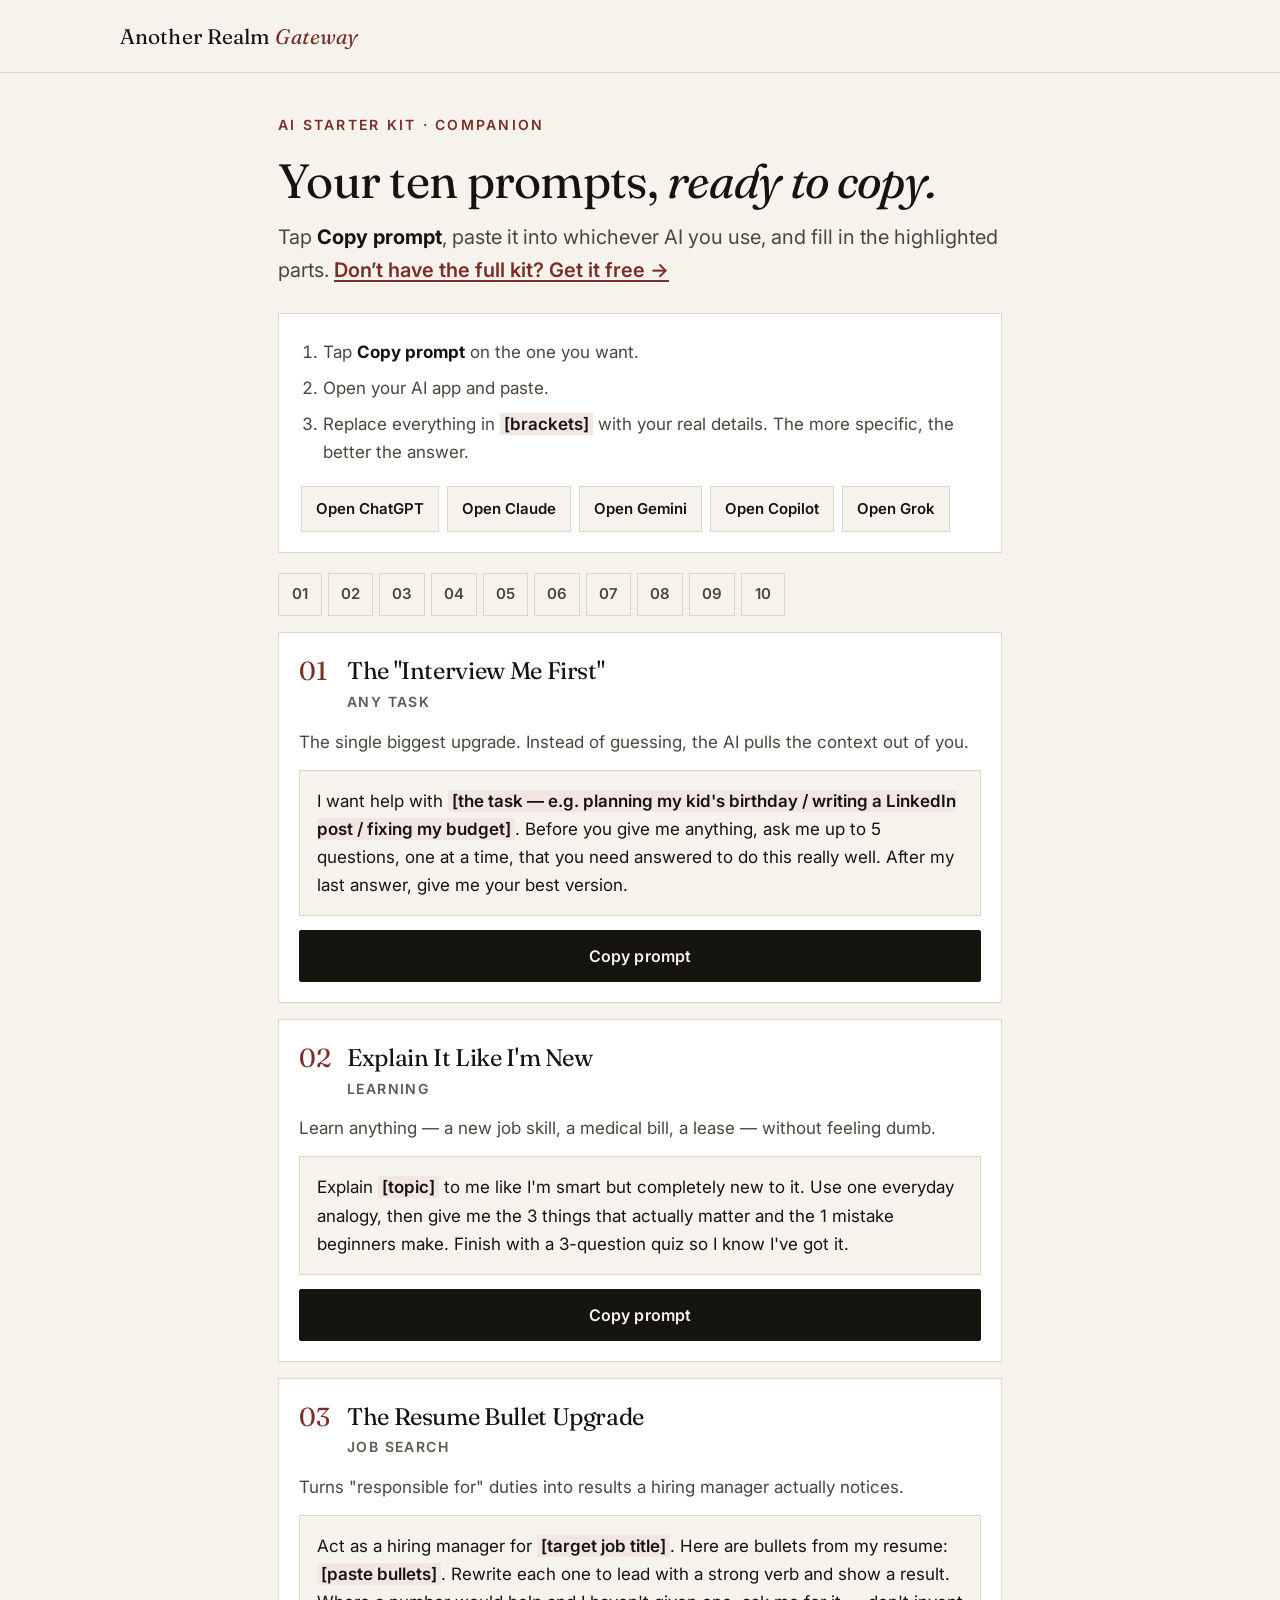
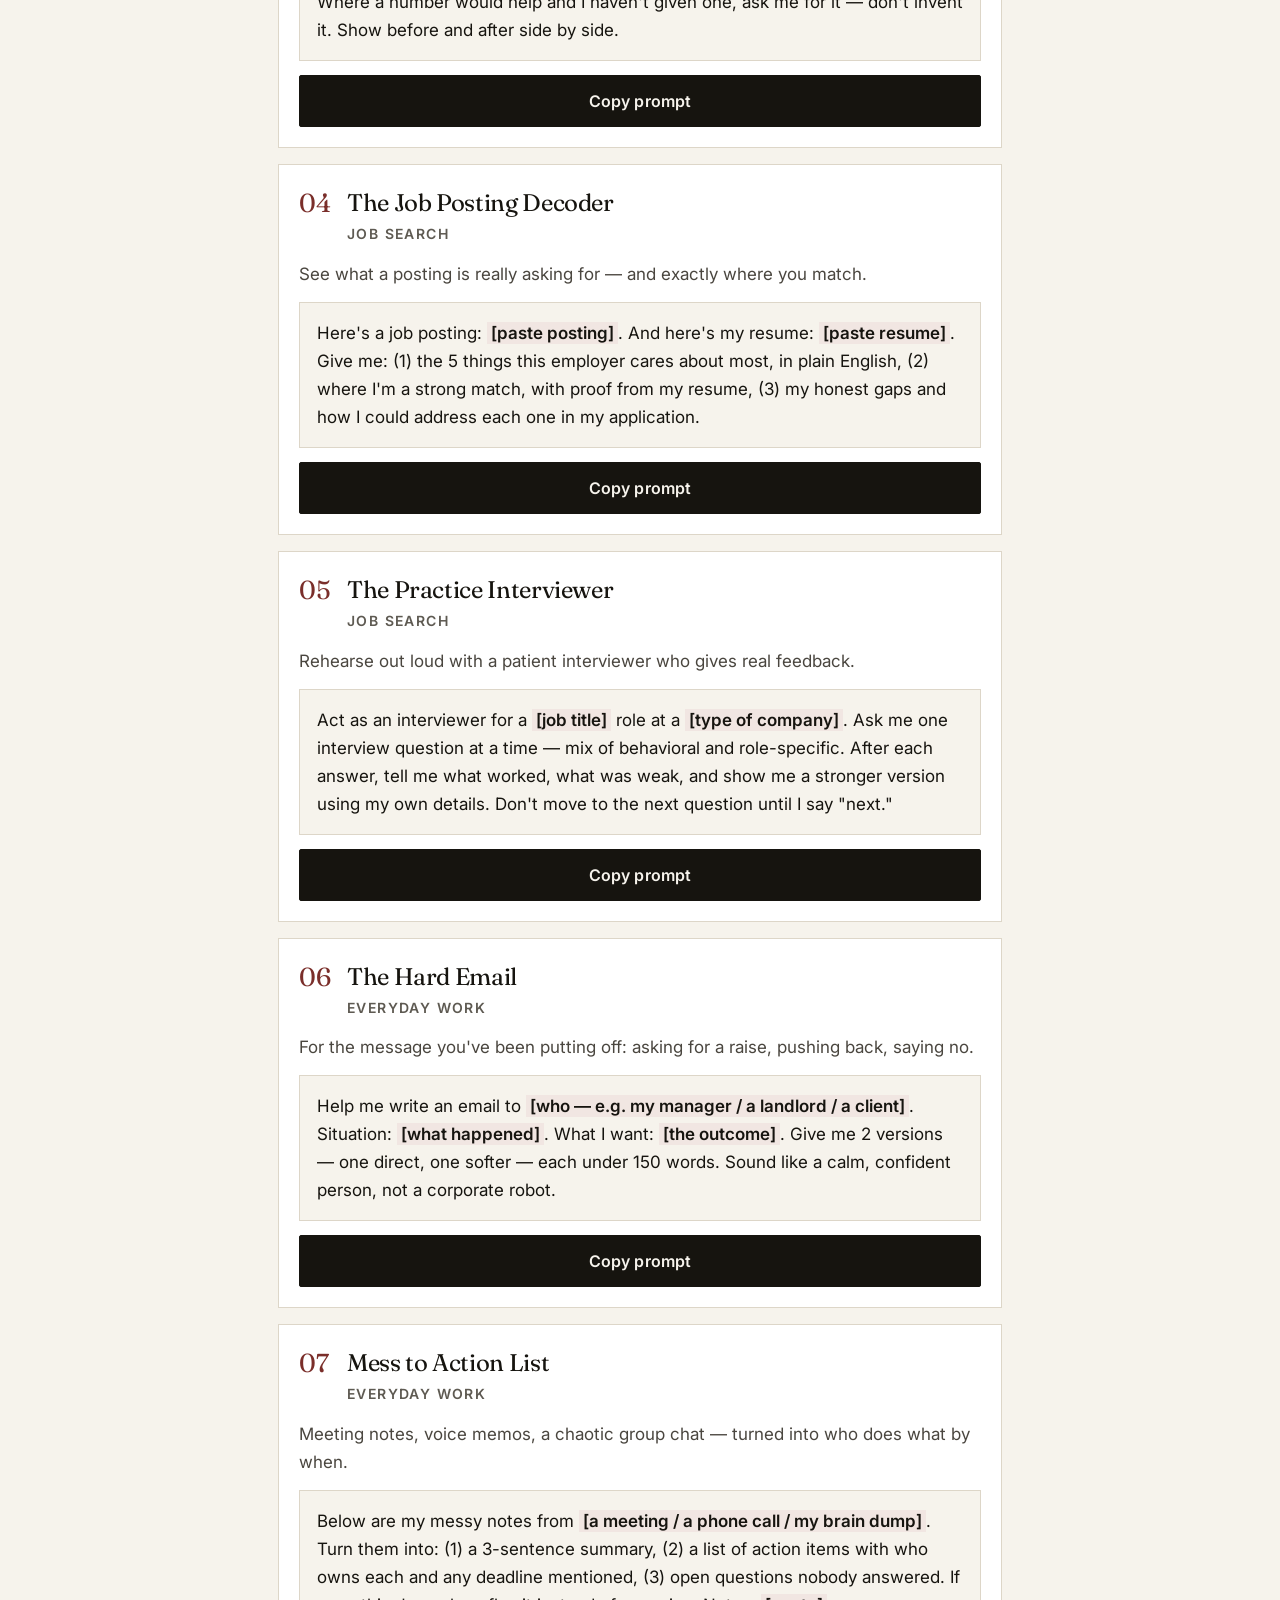
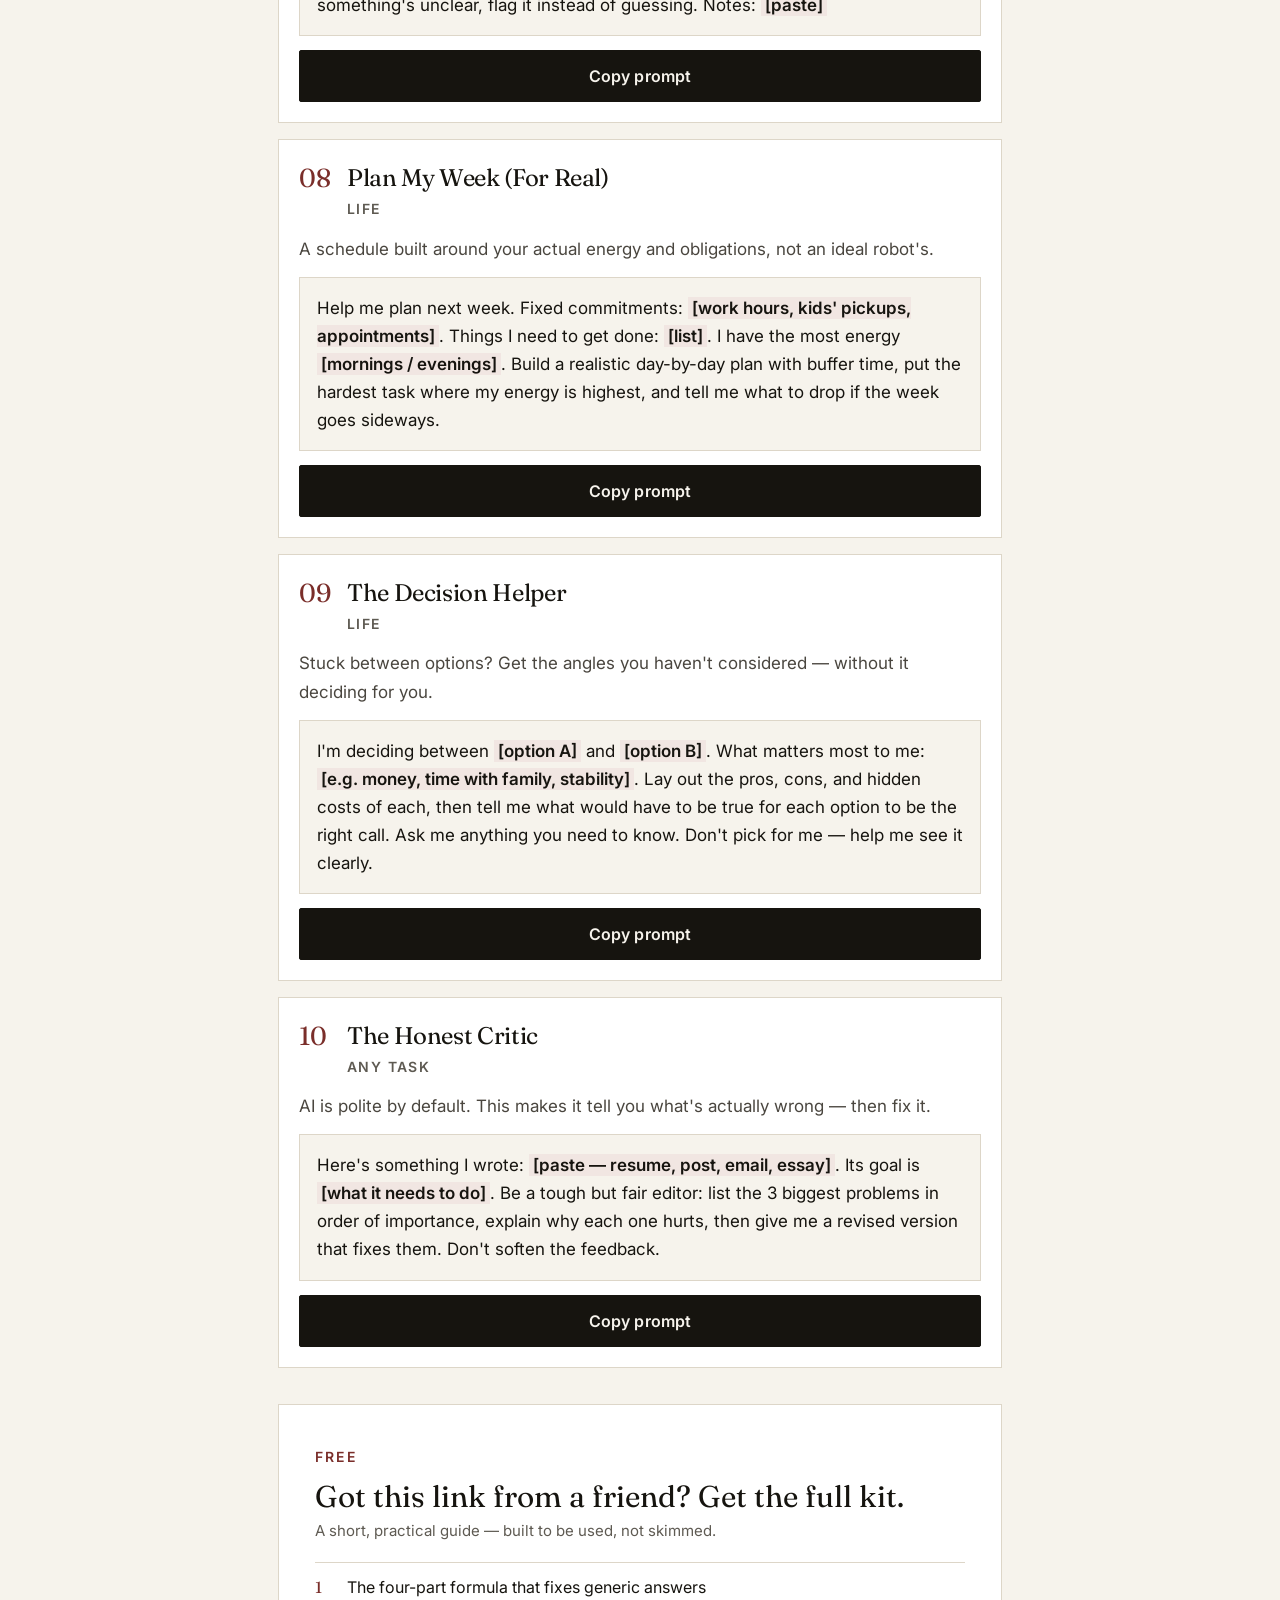
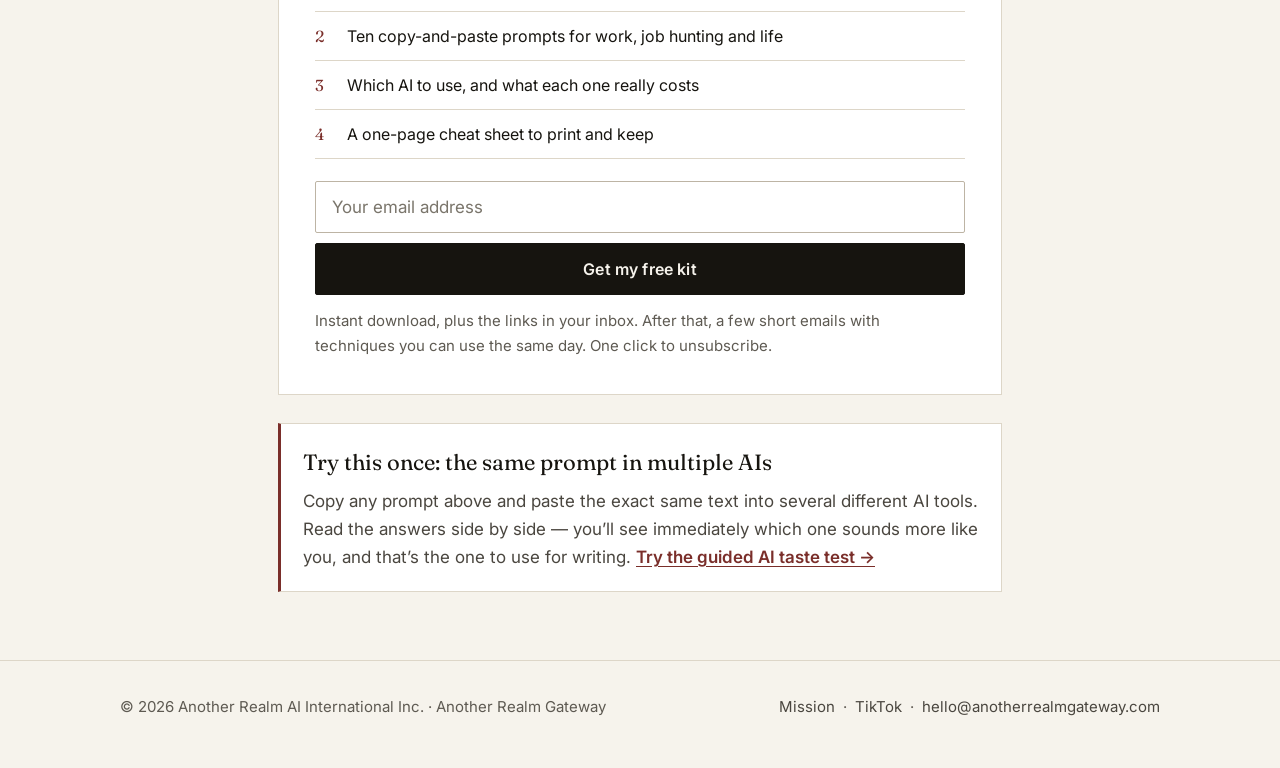
==== kit.html @ 75f16139 "Taste-test tip: 'multiple AIs' wording on kit page + PDF p8" ====
<!DOCTYPE html>
<html lang="en">
<head>
<meta charset="UTF-8">
<meta name="viewport" content="width=device-width, initial-scale=1.0, viewport-fit=cover">
<meta name="theme-color" content="#F6F3EC">
<title>Your 10 prompts — AI Starter Kit</title>
<meta name="description" content="Copy-ready prompts from the free AI Starter Kit.">
<meta property="og:title" content="Your 10 prompts — AI Starter Kit">
<meta property="og:description" content="Copy-ready prompts from the free AI Starter Kit.">
<meta property="og:url" content="https://anotherrealmgateway.com/kit">
<meta property="og:type" content="website">
<meta name="robots" content="noindex">
<link rel="preconnect" href="https://fonts.googleapis.com"><link rel="preconnect" href="https://fonts.gstatic.com" crossorigin><link href="https://fonts.googleapis.com/css2?family=Fraunces:ital,opsz,wght@0,9..144,400;0,9..144,500;1,9..144,400&family=Inter:wght@400;500;600&display=swap" rel="stylesheet">
<link rel="stylesheet" href="/assets/site.css">
<link rel="icon" type="image/png" sizes="32x32" href="/favicon-32.png">
<link rel="icon" type="image/png" sizes="512x512" href="/favicon-512.png">
<link rel="apple-touch-icon" sizes="180x180" href="/favicon-180.png">
<link rel="shortcut icon" href="/favicon.ico">
<style>
.kwrap{max-width:760px;margin:0 auto;padding:0 18px}
.how{background:var(--paper);border:1px solid var(--rule);padding:20px 22px;margin:26px 0 12px;font-size:17px}
.how ol{margin-left:22px}.how li{padding:4px 0}
mark{background:var(--mark);color:var(--ink);padding:1px 4px;font-weight:600}
.apps{display:flex;flex-wrap:wrap;gap:8px;margin-top:16px}
.apps a{font-size:15px;font-weight:600;color:var(--ink);text-decoration:none;border:1px solid var(--rule);background:var(--bg);padding:10px 14px;min-height:44px;display:inline-flex;align-items:center}
.apps a:hover{border-color:var(--ink)}
.jump{display:flex;flex-wrap:wrap;gap:6px;margin:20px 0 6px}
.jump a{font-size:15px;font-weight:600;color:var(--body);text-decoration:none;border:1px solid var(--rule);padding:8px 12px;min-width:44px;text-align:center}
.p{background:var(--paper);border:1px solid var(--rule);padding:24px 20px 20px;margin:16px 0;scroll-margin-top:90px}
.ph{display:flex;gap:14px;align-items:flex-start}
.num{font-family:var(--serif);font-size:26px;color:var(--accent);line-height:1.1;min-width:34px}
.p h2{font-size:24px;line-height:1.2}
.tag{display:inline-block;font-size:14px;font-weight:600;letter-spacing:.1em;text-transform:uppercase;color:var(--muted);margin-top:4px}
.why{font-size:17px;margin:12px 0 14px}
.ptxt{font-size:17px;line-height:1.65;color:var(--ink);background:var(--bg);border:1px solid var(--rule);padding:16px 17px}
.raw{position:absolute;left:-9999px;top:0;opacity:0;height:1px;width:1px}
.copy{width:100%;margin-top:14px}
.copy.done{background:var(--ok-fg);border-color:var(--ok-fg)}
.tipbox{background:var(--paper);border:1px solid var(--rule);border-left:3px solid var(--accent);padding:20px 22px;margin:28px 0;font-size:17px}
.tipbox strong{font-family:var(--serif);font-weight:400;font-size:22px;color:var(--ink);display:block;margin-bottom:6px}
</style>
</head>
<body><header class="site-head"><div class="wrap"><a class="wordmark" href="/">Another Realm <em>Gateway</em></a></div></header>
<main class="kwrap" style="padding-top:36px;padding-bottom:40px">
<span class="label">AI Starter Kit · Companion</span>
<h1 style="font-size:clamp(34px,7vw,48px);margin:16px 0 14px">Your ten prompts, <em class="i">ready to copy.</em></h1>
<p class="lede">Tap <strong style="color:var(--ink)">Copy prompt</strong>, paste it into whichever AI you use, and fill in the highlighted parts. <a href="#kit" style="font-weight:600;white-space:nowrap">Don&rsquo;t have the full kit? Get it free &rarr;</a></p>
<div class="how"><ol>
<li>Tap <strong style="color:var(--ink)">Copy prompt</strong> on the one you want.</li>
<li>Open your AI app and paste.</li>
<li>Replace everything in <mark>[brackets]</mark> with your real details. The more specific, the better the answer.</li></ol>
<div class="apps"><a href="https://chatgpt.com" target="_blank" rel="noopener">Open ChatGPT</a><a href="https://claude.ai" target="_blank" rel="noopener">Open Claude</a><a href="https://gemini.google.com" target="_blank" rel="noopener">Open Gemini</a><a href="https://copilot.microsoft.com" target="_blank" rel="noopener">Open Copilot</a><a href="https://grok.com" target="_blank" rel="noopener">Open Grok</a></div></div>
<nav class="jump" aria-label="Jump to a prompt"><a href="#p1">01</a><a href="#p2">02</a><a href="#p3">03</a><a href="#p4">04</a><a href="#p5">05</a><a href="#p6">06</a><a href="#p7">07</a><a href="#p8">08</a><a href="#p9">09</a><a href="#p10">10</a></nav>

<article class="p" id="p1">
  <div class="ph"><span class="num">01</span><div><h2>The &quot;Interview Me First&quot;</h2><span class="tag">Any task</span></div></div>
  <p class="why">The single biggest upgrade. Instead of guessing, the AI pulls the context out of you.</p>
  <div class="ptxt">I want help with <mark>[the task — e.g. planning my kid&#x27;s birthday / writing a LinkedIn post / fixing my budget]</mark>. Before you give me anything, ask me up to 5 questions, one at a time, that you need answered to do this really well. After my last answer, give me your best version.</div>
  <textarea class="raw" id="r1" aria-hidden="true" tabindex="-1">I want help with [the task — e.g. planning my kid&#x27;s birthday / writing a LinkedIn post / fixing my budget]. Before you give me anything, ask me up to 5 questions, one at a time, that you need answered to do this really well. After my last answer, give me your best version.</textarea>
  <button class="btn copy" data-n="1" type="button">Copy prompt</button>
</article>
<article class="p" id="p2">
  <div class="ph"><span class="num">02</span><div><h2>Explain It Like I&#x27;m New</h2><span class="tag">Learning</span></div></div>
  <p class="why">Learn anything — a new job skill, a medical bill, a lease — without feeling dumb.</p>
  <div class="ptxt">Explain <mark>[topic]</mark> to me like I&#x27;m smart but completely new to it. Use one everyday analogy, then give me the 3 things that actually matter and the 1 mistake beginners make. Finish with a 3-question quiz so I know I&#x27;ve got it.</div>
  <textarea class="raw" id="r2" aria-hidden="true" tabindex="-1">Explain [topic] to me like I&#x27;m smart but completely new to it. Use one everyday analogy, then give me the 3 things that actually matter and the 1 mistake beginners make. Finish with a 3-question quiz so I know I&#x27;ve got it.</textarea>
  <button class="btn copy" data-n="2" type="button">Copy prompt</button>
</article>
<article class="p" id="p3">
  <div class="ph"><span class="num">03</span><div><h2>The Resume Bullet Upgrade</h2><span class="tag">Job search</span></div></div>
  <p class="why">Turns &quot;responsible for&quot; duties into results a hiring manager actually notices.</p>
  <div class="ptxt">Act as a hiring manager for <mark>[target job title]</mark>. Here are bullets from my resume: <mark>[paste bullets]</mark>. Rewrite each one to lead with a strong verb and show a result. Where a number would help and I haven&#x27;t given one, ask me for it — don&#x27;t invent it. Show before and after side by side.</div>
  <textarea class="raw" id="r3" aria-hidden="true" tabindex="-1">Act as a hiring manager for [target job title]. Here are bullets from my resume: [paste bullets]. Rewrite each one to lead with a strong verb and show a result. Where a number would help and I haven&#x27;t given one, ask me for it — don&#x27;t invent it. Show before and after side by side.</textarea>
  <button class="btn copy" data-n="3" type="button">Copy prompt</button>
</article>
<article class="p" id="p4">
  <div class="ph"><span class="num">04</span><div><h2>The Job Posting Decoder</h2><span class="tag">Job search</span></div></div>
  <p class="why">See what a posting is really asking for — and exactly where you match.</p>
  <div class="ptxt">Here&#x27;s a job posting: <mark>[paste posting]</mark>. And here&#x27;s my resume: <mark>[paste resume]</mark>. Give me: (1) the 5 things this employer cares about most, in plain English, (2) where I&#x27;m a strong match, with proof from my resume, (3) my honest gaps and how I could address each one in my application.</div>
  <textarea class="raw" id="r4" aria-hidden="true" tabindex="-1">Here&#x27;s a job posting: [paste posting]. And here&#x27;s my resume: [paste resume]. Give me: (1) the 5 things this employer cares about most, in plain English, (2) where I&#x27;m a strong match, with proof from my resume, (3) my honest gaps and how I could address each one in my application.</textarea>
  <button class="btn copy" data-n="4" type="button">Copy prompt</button>
</article>
<article class="p" id="p5">
  <div class="ph"><span class="num">05</span><div><h2>The Practice Interviewer</h2><span class="tag">Job search</span></div></div>
  <p class="why">Rehearse out loud with a patient interviewer who gives real feedback.</p>
  <div class="ptxt">Act as an interviewer for a <mark>[job title]</mark> role at a <mark>[type of company]</mark>. Ask me one interview question at a time — mix of behavioral and role-specific. After each answer, tell me what worked, what was weak, and show me a stronger version using my own details. Don&#x27;t move to the next question until I say &quot;next.&quot;</div>
  <textarea class="raw" id="r5" aria-hidden="true" tabindex="-1">Act as an interviewer for a [job title] role at a [type of company]. Ask me one interview question at a time — mix of behavioral and role-specific. After each answer, tell me what worked, what was weak, and show me a stronger version using my own details. Don&#x27;t move to the next question until I say &quot;next.&quot;</textarea>
  <button class="btn copy" data-n="5" type="button">Copy prompt</button>
</article>
<article class="p" id="p6">
  <div class="ph"><span class="num">06</span><div><h2>The Hard Email</h2><span class="tag">Everyday work</span></div></div>
  <p class="why">For the message you&#x27;ve been putting off: asking for a raise, pushing back, saying no.</p>
  <div class="ptxt">Help me write an email to <mark>[who — e.g. my manager / a landlord / a client]</mark>. Situation: <mark>[what happened]</mark>. What I want: <mark>[the outcome]</mark>. Give me 2 versions — one direct, one softer — each under 150 words. Sound like a calm, confident person, not a corporate robot.</div>
  <textarea class="raw" id="r6" aria-hidden="true" tabindex="-1">Help me write an email to [who — e.g. my manager / a landlord / a client]. Situation: [what happened]. What I want: [the outcome]. Give me 2 versions — one direct, one softer — each under 150 words. Sound like a calm, confident person, not a corporate robot.</textarea>
  <button class="btn copy" data-n="6" type="button">Copy prompt</button>
</article>
<article class="p" id="p7">
  <div class="ph"><span class="num">07</span><div><h2>Mess to Action List</h2><span class="tag">Everyday work</span></div></div>
  <p class="why">Meeting notes, voice memos, a chaotic group chat — turned into who does what by when.</p>
  <div class="ptxt">Below are my messy notes from <mark>[a meeting / a phone call / my brain dump]</mark>. Turn them into: (1) a 3-sentence summary, (2) a list of action items with who owns each and any deadline mentioned, (3) open questions nobody answered. If something&#x27;s unclear, flag it instead of guessing. Notes: <mark>[paste]</mark></div>
  <textarea class="raw" id="r7" aria-hidden="true" tabindex="-1">Below are my messy notes from [a meeting / a phone call / my brain dump]. Turn them into: (1) a 3-sentence summary, (2) a list of action items with who owns each and any deadline mentioned, (3) open questions nobody answered. If something&#x27;s unclear, flag it instead of guessing. Notes: [paste]</textarea>
  <button class="btn copy" data-n="7" type="button">Copy prompt</button>
</article>
<article class="p" id="p8">
  <div class="ph"><span class="num">08</span><div><h2>Plan My Week (For Real)</h2><span class="tag">Life</span></div></div>
  <p class="why">A schedule built around your actual energy and obligations, not an ideal robot&#x27;s.</p>
  <div class="ptxt">Help me plan next week. Fixed commitments: <mark>[work hours, kids&#x27; pickups, appointments]</mark>. Things I need to get done: <mark>[list]</mark>. I have the most energy <mark>[mornings / evenings]</mark>. Build a realistic day-by-day plan with buffer time, put the hardest task where my energy is highest, and tell me what to drop if the week goes sideways.</div>
  <textarea class="raw" id="r8" aria-hidden="true" tabindex="-1">Help me plan next week. Fixed commitments: [work hours, kids&#x27; pickups, appointments]. Things I need to get done: [list]. I have the most energy [mornings / evenings]. Build a realistic day-by-day plan with buffer time, put the hardest task where my energy is highest, and tell me what to drop if the week goes sideways.</textarea>
  <button class="btn copy" data-n="8" type="button">Copy prompt</button>
</article>
<article class="p" id="p9">
  <div class="ph"><span class="num">09</span><div><h2>The Decision Helper</h2><span class="tag">Life</span></div></div>
  <p class="why">Stuck between options? Get the angles you haven&#x27;t considered — without it deciding for you.</p>
  <div class="ptxt">I&#x27;m deciding between <mark>[option A]</mark> and <mark>[option B]</mark>. What matters most to me: <mark>[e.g. money, time with family, stability]</mark>. Lay out the pros, cons, and hidden costs of each, then tell me what would have to be true for each option to be the right call. Ask me anything you need to know. Don&#x27;t pick for me — help me see it clearly.</div>
  <textarea class="raw" id="r9" aria-hidden="true" tabindex="-1">I&#x27;m deciding between [option A] and [option B]. What matters most to me: [e.g. money, time with family, stability]. Lay out the pros, cons, and hidden costs of each, then tell me what would have to be true for each option to be the right call. Ask me anything you need to know. Don&#x27;t pick for me — help me see it clearly.</textarea>
  <button class="btn copy" data-n="9" type="button">Copy prompt</button>
</article>
<article class="p" id="p10">
  <div class="ph"><span class="num">10</span><div><h2>The Honest Critic</h2><span class="tag">Any task</span></div></div>
  <p class="why">AI is polite by default. This makes it tell you what&#x27;s actually wrong — then fix it.</p>
  <div class="ptxt">Here&#x27;s something I wrote: <mark>[paste — resume, post, email, essay]</mark>. Its goal is <mark>[what it needs to do]</mark>. Be a tough but fair editor: list the 3 biggest problems in order of importance, explain why each one hurts, then give me a revised version that fixes them. Don&#x27;t soften the feedback.</div>
  <textarea class="raw" id="r10" aria-hidden="true" tabindex="-1">Here&#x27;s something I wrote: [paste — resume, post, email, essay]. Its goal is [what it needs to do]. Be a tough but fair editor: list the 3 biggest problems in order of importance, explain why each one hurts, then give me a revised version that fixes them. Don&#x27;t soften the feedback.</textarea>
  <button class="btn copy" data-n="10" type="button">Copy prompt</button>
</article>
<div style="margin-top:36px"><div class="card" id="kit">
<span class="label">Free</span>
<div class="card-title">Got this link from a friend? Get the full kit.</div>
<p class="small">A short, practical guide &mdash; built to be used, not skimmed.</p>
<ul class="list"><li><span class="n">1</span>The four-part formula that fixes generic answers</li><li><span class="n">2</span>Ten copy-and-paste prompts for work, job hunting and life</li><li><span class="n">3</span>Which AI to use, and what each one really costs</li><li><span class="n">4</span>A one-page cheat sheet to print and keep</li></ul>
<form data-lead data-source="web:starter" novalidate>
<label for="email-web:starter" class="small" style="position:absolute;left:-9999px">Email address</label>
<input type="email" id="email-web:starter" placeholder="Your email address" autocomplete="email" inputmode="email" required>
<input type="text" class="hp" tabindex="-1" autocomplete="off" aria-hidden="true">
<button class="btn" type="submit">Get my free kit</button>
</form>
<div class="msg ok" role="status"></div>
<div class="msg err" role="alert"></div>
<p class="small" style="margin-top:14px">Instant download, plus the links in your inbox. After that, a few short emails with techniques you can use the same day. One click to unsubscribe.</p>
</div></div>
<div class="tipbox"><strong>Try this once: the same prompt in multiple AIs</strong>Copy any prompt above and paste the exact same text into several different AI tools. Read the answers side by side &mdash; you&rsquo;ll see immediately which one sounds more like you, and that&rsquo;s the one to use for writing. <a href="/taste-test" style="font-weight:600">Try the guided AI taste test &rarr;</a></div>
</main>
<footer class="site-foot"><div class="wrap">
<span>© <span id="yr">2026</span> Another Realm AI International Inc. · Another Realm Gateway</span>
<span><a href="/mission">Mission</a> &nbsp;·&nbsp; <a href="https://www.tiktok.com/@argateway" target="_blank" rel="noopener">TikTok</a> &nbsp;·&nbsp; <a href="mailto:hello@anotherrealmgateway.com">hello@anotherrealmgateway.com</a></span>
</div></footer><script src="/assets/lead.js" defer></script><script>
function copyText(n){var raw=document.getElementById('r'+n),t=raw.value;
 if(navigator.clipboard&&window.isSecureContext){return navigator.clipboard.writeText(t).then(function(){return true},function(){return fb()})}return Promise.resolve(fb());
 function fb(){raw.style.position='fixed';raw.style.left='0';raw.focus();raw.select();raw.setSelectionRange(0,t.length);var ok=false;try{ok=document.execCommand('copy')}catch(e){}raw.style.position='absolute';raw.style.left='-9999px';raw.blur();return ok}}
document.querySelectorAll('.copy').forEach(function(b){b.addEventListener('click',function(){copyText(b.dataset.n).then(function(ok){
 b.textContent=ok?'Copied — now paste it into your AI':'Press and hold the text above to copy';if(ok)b.classList.add('done');
 setTimeout(function(){b.classList.remove('done');b.textContent='Copy prompt'},3200)})})});
var y=document.getElementById('yr');if(y)y.textContent=new Date().getFullYear();
</script></body></html>
---- assets/site.css ----
/* Another Realm Gateway — Editorial system (Direction D, 2026-09-20)
   Readability standards: body 18px, nothing below 14px, text contrast >= 7:1 (secondary >= 4.5:1),
   buttons >= 48px tall with 16px text, line length <= ~70ch. */
:root{
  --bg:#F6F3EC;        /* ivory page */
  --paper:#FFFFFF;     /* cards */
  --ink:#16140F;       /* headlines, buttons — 16.6:1 on ivory */
  --body:#4A463F;      /* body copy — 8.5:1 */
  --muted:#5E5A52;     /* secondary text >=15px only — 6.2:1 */
  --accent:#7A2E2A;    /* oxblood — 8.4:1 */
  --rule:#DDD6C8;
  --soft:#EFE9DD;      /* subtle fills */
  --mark:#F1E6E2;      /* highlight behind placeholders — ink 15:1 */
  --ok-bg:#E8F1EA; --ok-fg:#1F4D2C;
  --err-bg:#F6E7E4; --err-fg:#7A2E2A;
  --serif:'Fraunces',Georgia,'Times New Roman',serif;
  --sans:'Inter',-apple-system,BlinkMacSystemFont,'Segoe UI',Roboto,sans-serif;
  --wrap:1120px;
}
*,*::before,*::after{box-sizing:border-box;margin:0;padding:0}
html{-webkit-text-size-adjust:100%;scroll-behavior:smooth}
body{background:var(--bg);color:var(--body);font-family:var(--sans);font-size:18px;line-height:1.65;-webkit-font-smoothing:antialiased;text-rendering:optimizeLegibility}
a{color:var(--accent);text-underline-offset:3px}
h1,h2,h3{font-family:var(--serif);color:var(--ink);font-weight:400;letter-spacing:-.015em;line-height:1.08}
h1{font-size:clamp(40px,6.2vw,72px)}
h2{font-size:clamp(30px,4.2vw,46px)}
h3{font-size:clamp(21px,2.2vw,24px);line-height:1.2}
em.i{font-style:italic}
p{max-width:68ch}
.wrap{width:100%;max-width:var(--wrap);margin:0 auto;padding:0 clamp(20px,5vw,40px)}
.label{font-family:var(--sans);font-size:14px;font-weight:600;letter-spacing:.16em;text-transform:uppercase;color:var(--accent)}
.lede{font-size:clamp(18px,1.9vw,20px);color:var(--body);line-height:1.65}
.small{font-size:15px;color:var(--muted)}
.rule{width:64px;height:1px;background:var(--ink);margin:30px 0}

/* header */
.site-head{background:var(--bg);border-bottom:1px solid var(--rule);position:sticky;top:0;z-index:40}
.site-head .wrap{display:flex;align-items:center;gap:20px;min-height:72px}
.wordmark{font-family:var(--serif);font-size:21px;color:var(--ink);text-decoration:none;letter-spacing:.005em;white-space:nowrap}
.wordmark em{font-style:italic;color:var(--accent)}
.nav{margin-left:auto;display:flex;align-items:center;gap:clamp(16px,2.6vw,32px);font-size:15px}
.nav a{color:var(--body);text-decoration:none}
.nav a:hover{color:var(--ink);text-decoration:underline}
.nav .btn{color:var(--bg)}

/* buttons */
.btn{white-space:nowrap;display:inline-flex;align-items:center;justify-content:center;min-height:52px;padding:0 26px;background:var(--ink);color:var(--bg);font-family:var(--sans);font-size:16px;font-weight:600;letter-spacing:.01em;text-decoration:none;border:1px solid var(--ink);border-radius:2px;cursor:pointer;transition:background .15s,color .15s}
.btn:hover{background:#2A2720}
.btn.sm{min-height:44px;padding:0 18px;font-size:15px}
.btn.line{background:transparent;color:var(--ink)}
.btn.line:hover{background:var(--ink);color:var(--bg)}
.btn:focus-visible,a:focus-visible,input:focus-visible{outline:3px solid var(--accent);outline-offset:2px}

/* sections */
section{padding:clamp(64px,9vw,112px) 0}
.sec-head{max-width:40ch;margin-bottom:clamp(30px,4vw,48px)}
.sec-head h2{margin:14px 0 16px}
.band{background:var(--paper);border-top:1px solid var(--rule);border-bottom:1px solid var(--rule)}
.dark{background:var(--ink);color:#D9D3C7}
.dark h2{color:var(--bg)}

/* hero */
.hero .wrap{display:grid;grid-template-columns:1.12fr .88fr;gap:clamp(36px,6vw,88px);align-items:center;padding-top:clamp(56px,8vw,96px);padding-bottom:clamp(56px,8vw,96px)}
.hero h1{margin:22px 0 0}
.hero .cta-row{display:flex;flex-wrap:wrap;gap:12px;margin-top:34px}

/* kit card / form */
.card{background:var(--paper);border:1px solid var(--rule);padding:clamp(24px,3vw,36px)}
.card h2,.card h3{margin:10px 0 6px}
.card .card-title{font-family:var(--serif);font-size:30px;color:var(--ink);line-height:1.1;margin:10px 0 6px}
.list{list-style:none;margin:18px 0 22px;border-bottom:1px solid var(--rule)}
.list li{display:flex;gap:14px;padding:12px 0;border-top:1px solid var(--rule);font-size:16px;color:var(--ink);line-height:1.5}
.list li .n{font-family:var(--serif);color:var(--accent);min-width:18px}
form{display:flex;flex-direction:column;gap:10px}
input[type=email]{width:100%;min-height:52px;padding:0 16px;border:1px solid #BDB4A4;border-radius:2px;background:#fff;font-family:var(--sans);font-size:17px;color:var(--ink)}
input[type=email]::placeholder{color:#7A756B}
input[type=email]:focus{border-color:var(--ink)}
.hp{position:absolute;left:-9999px;opacity:0;height:0;width:0}
.msg{display:none;font-size:16px;padding:14px 16px;border-radius:2px;line-height:1.55}
.msg.ok{background:var(--ok-bg);color:var(--ok-fg)}
.msg.err{background:var(--err-bg);color:var(--err-fg)}
.msg a{color:inherit;font-weight:600}

/* grid cards */
.cols3{display:grid;grid-template-columns:repeat(3,1fr);gap:0;border-top:1px solid var(--rule)}
.cols3>div{padding:30px 28px 8px 0;border-right:1px solid var(--rule);margin-right:28px}
.cols3>div:last-child{border-right:0;margin-right:0}
.cols3 .n{font-family:var(--serif);font-size:18px;color:var(--accent);margin-bottom:10px}
.cols3 h3{margin-bottom:10px}
.cols3 p{font-size:17px}

/* demo */
.demo{display:grid;grid-template-columns:.85fr 1.15fr;gap:clamp(16px,2.6vw,28px);align-items:stretch}
.dbox{border:1px solid var(--rule);background:var(--paper);padding:clamp(22px,2.6vw,30px);display:flex;flex-direction:column}
.dbox .label{margin-bottom:14px}
.dbox.before .label{color:var(--muted)}
.dbox .txt{font-family:ui-monospace,SFMono-Regular,Menlo,Consolas,monospace;font-size:16px;line-height:1.6;color:var(--ink);background:var(--bg);border:1px solid var(--rule);padding:16px 18px}
.dbox.before .txt{color:var(--muted);border-style:dashed}
.dbox .txt b{color:var(--accent);font-weight:600}
.dbox .out{font-size:16px;margin-top:16px}
.dbox .out strong{color:var(--ink)}

/* ladder */
.ladder{border-top:1px solid var(--rule)}
.rung{display:grid;grid-template-columns:150px 1fr auto;gap:clamp(18px,3vw,36px);align-items:center;padding:28px 0;border-bottom:1px solid var(--rule)}
.rung .price{font-family:var(--serif);font-size:40px;color:var(--ink);line-height:1}
.rung .price small{display:block;font-family:var(--sans);font-size:14px;letter-spacing:.12em;text-transform:uppercase;color:var(--muted);margin-top:8px}
.rung h3{margin-bottom:8px}
.rung p{font-size:17px}
.status{font-size:14px;font-weight:600;letter-spacing:.1em;text-transform:uppercase;color:var(--muted);border:1px solid var(--rule);padding:10px 14px;white-space:nowrap}

/* two-col prose */
.two{display:grid;grid-template-columns:1fr 1fr;gap:clamp(28px,6vw,72px)}
.two h2{margin-bottom:18px}
.two p{margin-bottom:16px}

/* prose page */
.prose{max-width:66ch}
.prose h2{margin:0 0 18px}
.prose p{margin-bottom:18px}
.prose p strong{color:var(--ink);font-weight:600}
.pull{font-family:var(--serif);font-style:italic;font-size:clamp(24px,3.2vw,32px);line-height:1.3;color:var(--ink);border-left:2px solid var(--accent);padding-left:clamp(18px,2.4vw,28px);margin:40px 0;max-width:28ch}

/* footer */
.site-foot{border-top:1px solid var(--rule);padding:34px 0 48px;font-size:15px;color:var(--muted)}
.site-foot .wrap{display:flex;flex-wrap:wrap;gap:14px;justify-content:space-between;align-items:center}
.site-foot a{color:var(--body);text-decoration:none}
.site-foot a:hover{color:var(--ink);text-decoration:underline}

@media (max-width:880px){
  body{font-size:17px}
  .hero .wrap,.demo,.two{grid-template-columns:1fr}
  .cols3{grid-template-columns:1fr}
  .cols3>div{border-right:0;margin-right:0;border-bottom:1px solid var(--rule);padding:24px 0}
  .cols3>div:last-child{border-bottom:0}
  .rung{grid-template-columns:1fr;gap:10px}
  .rung .status,.rung .btn{justify-self:start}
  .nav .hide-m{display:none}
  .nav .long{display:none}
  .wordmark{font-size:19px}
}

.nav .short{display:none}
@media (max-width:880px){.nav .short{display:inline}}
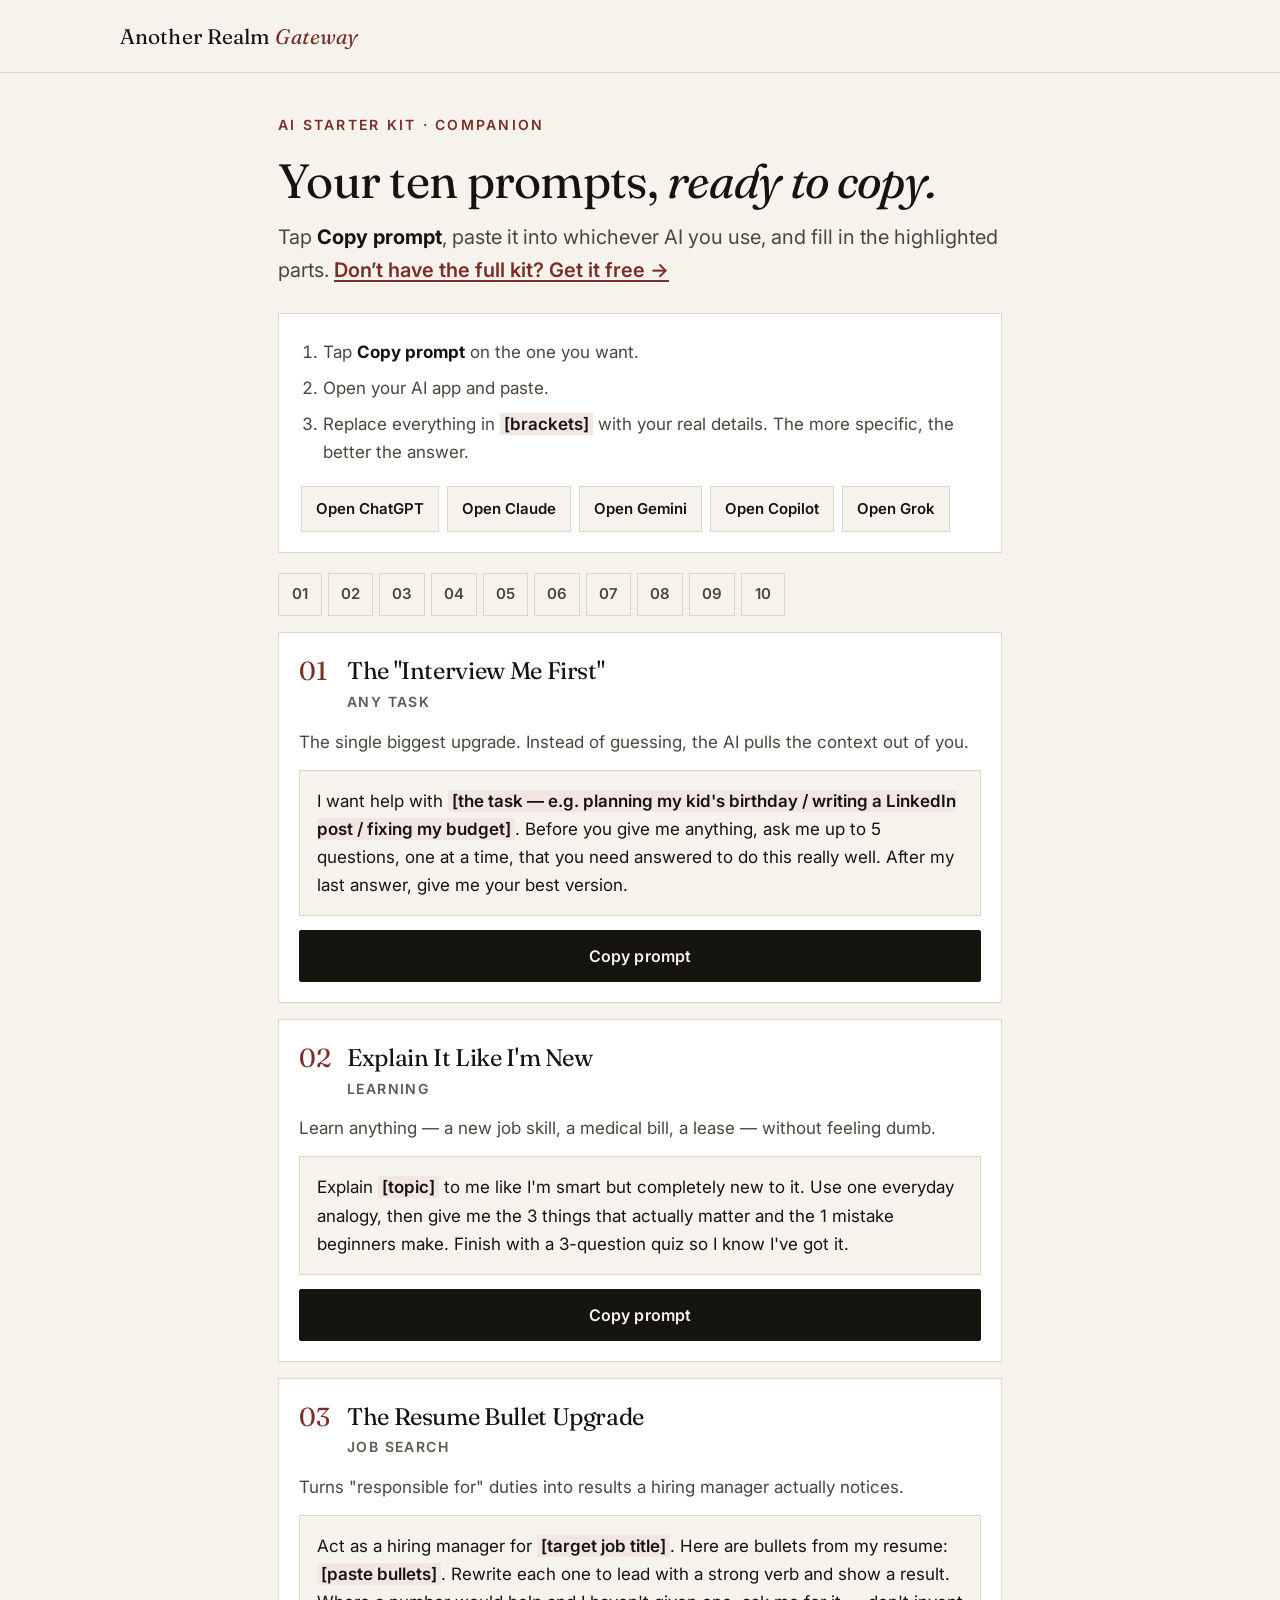
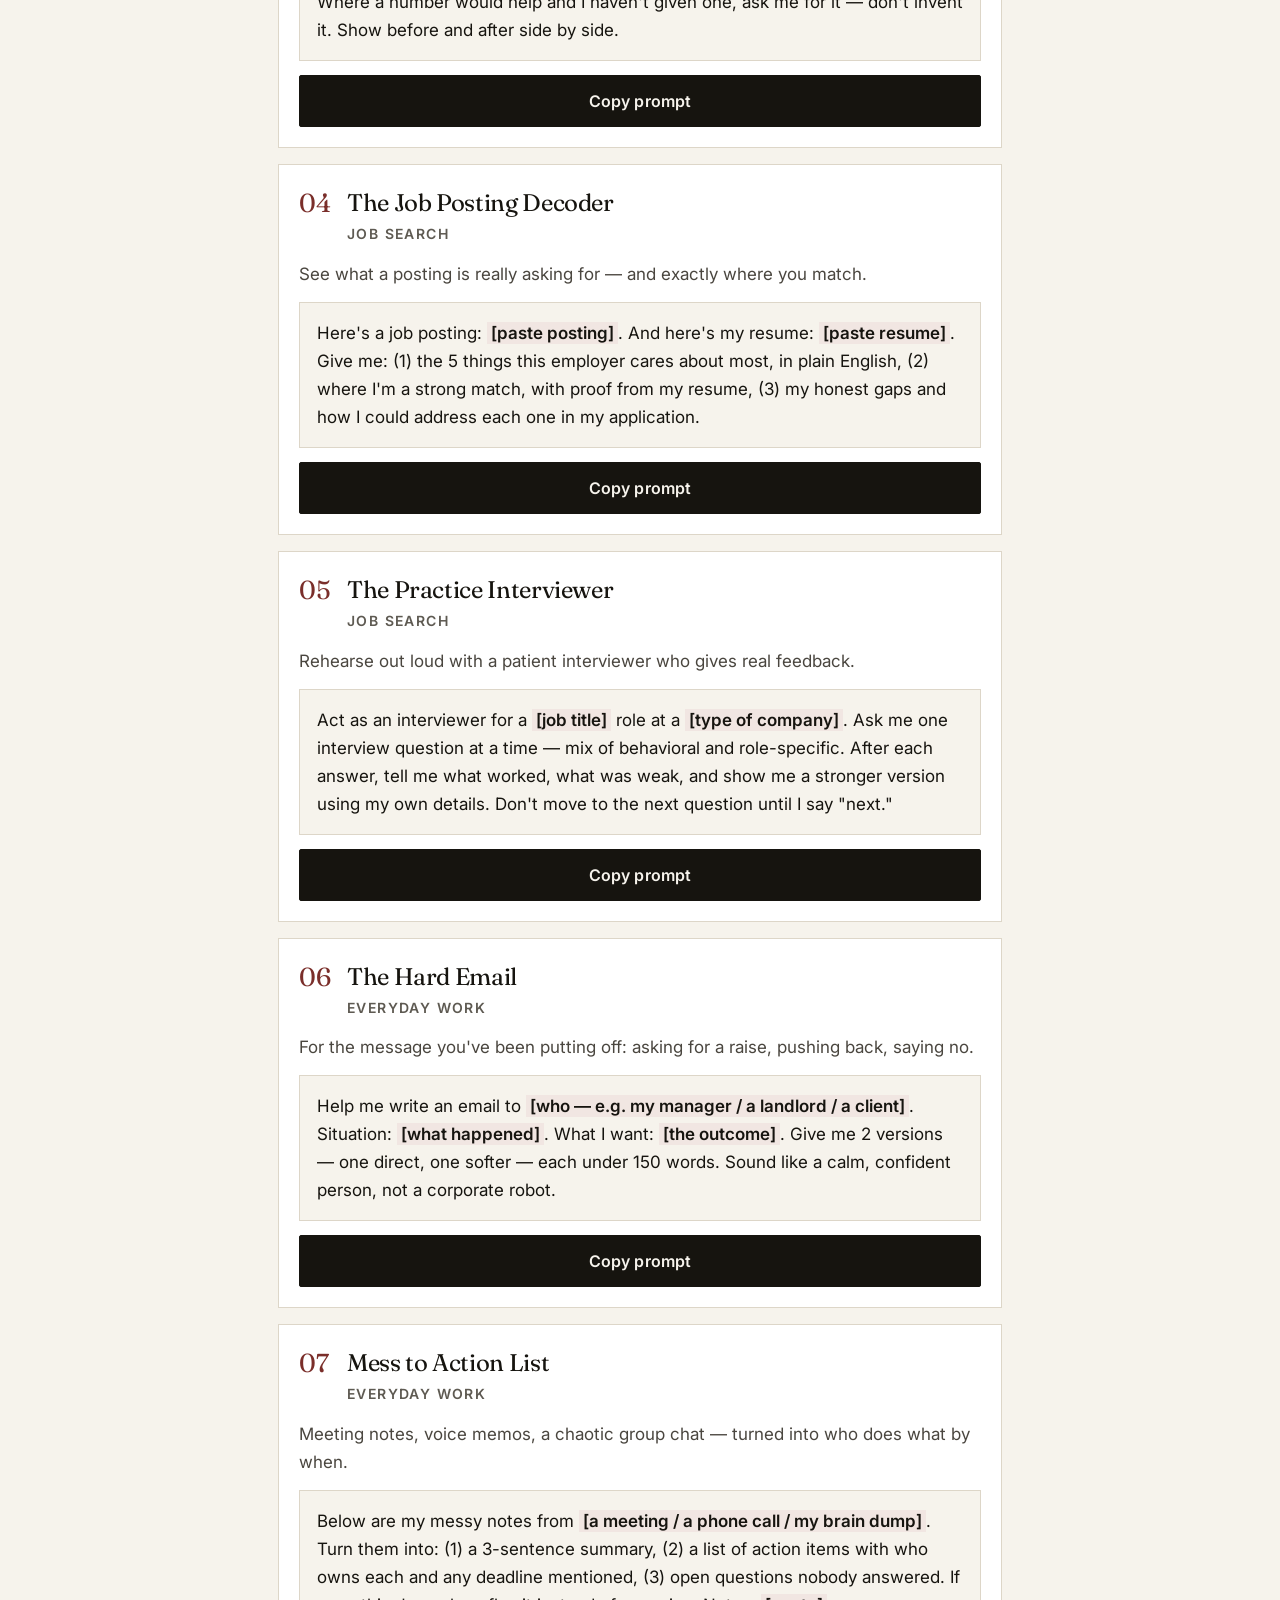
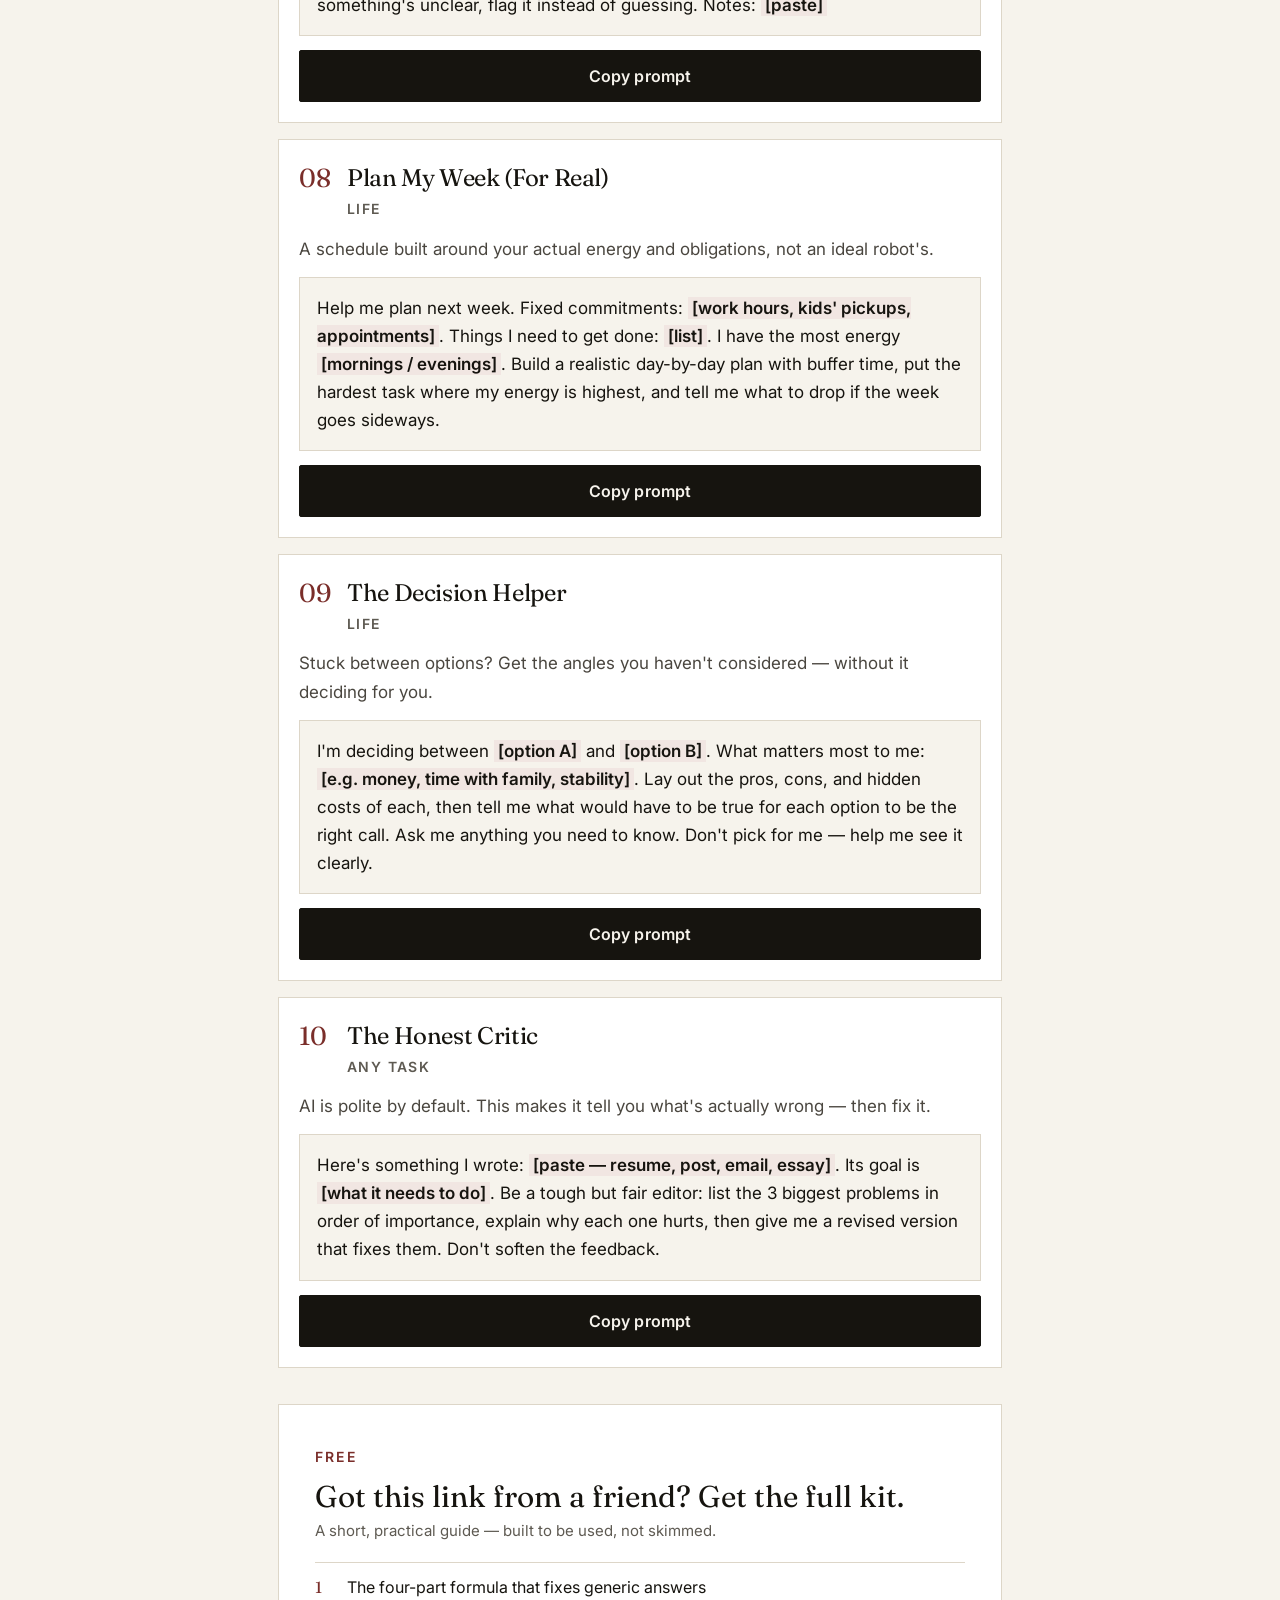
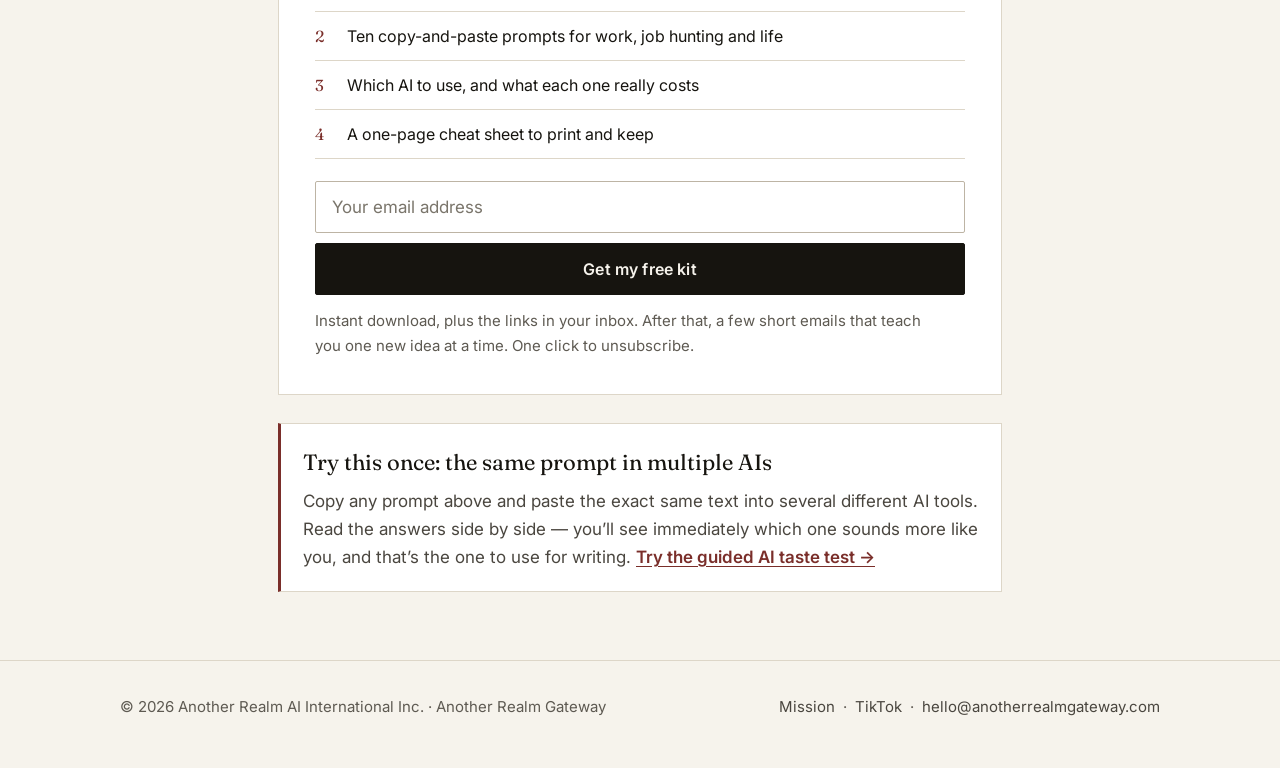
==== commit fa31086d: "Beginner-friendly Rule II; signup copy: emails teach one new idea at a time" ====
--- a/kit.html
+++ b/kit.html
@@ -136,7 +136,7 @@
 </form>
 <div class="msg ok" role="status"></div>
 <div class="msg err" role="alert"></div>
-<p class="small" style="margin-top:14px">Instant download, plus the links in your inbox. After that, a few short emails with techniques you can use the same day. One click to unsubscribe.</p>
+<p class="small" style="margin-top:14px">Instant download, plus the links in your inbox. After that, a few short emails that teach you one new idea at a time. One click to unsubscribe.</p>
 </div></div>
 <div class="tipbox"><strong>Try this once: the same prompt in multiple AIs</strong>Copy any prompt above and paste the exact same text into several different AI tools. Read the answers side by side &mdash; you&rsquo;ll see immediately which one sounds more like you, and that&rsquo;s the one to use for writing. <a href="/taste-test" style="font-weight:600">Try the guided AI taste test &rarr;</a></div>
 </main>
--- a/assets/site.css
+++ b/assets/site.css
@@ -142,3 +142,7 @@
 
 .nav .short{display:none}
 @media (max-width:880px){.nav .short{display:inline}}
+/* signup band (every page) */
+.band{padding:clamp(40px,6vw,64px) 0;border-top:1px solid var(--rule)}
+.bandcard{max-width:720px;margin:0 auto}
+.bandsub{font-size:17px;margin:4px 0 18px}
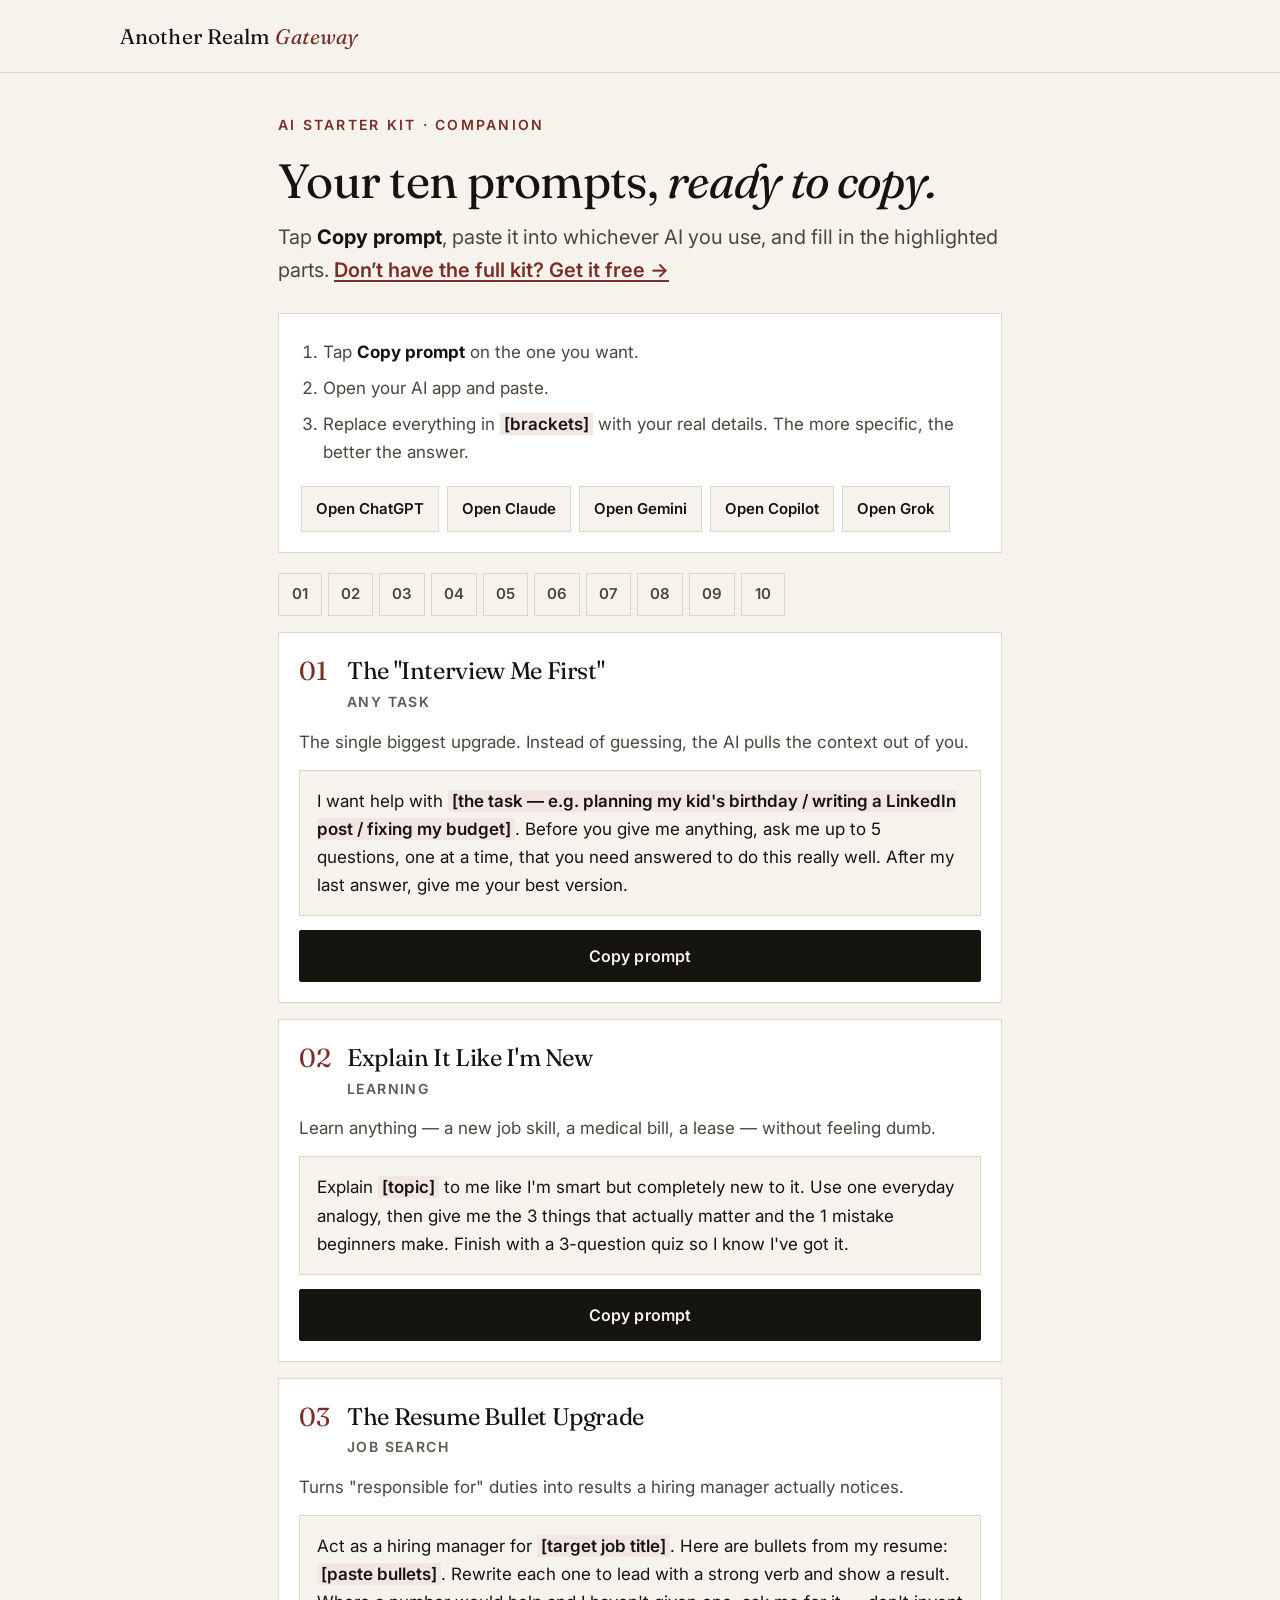
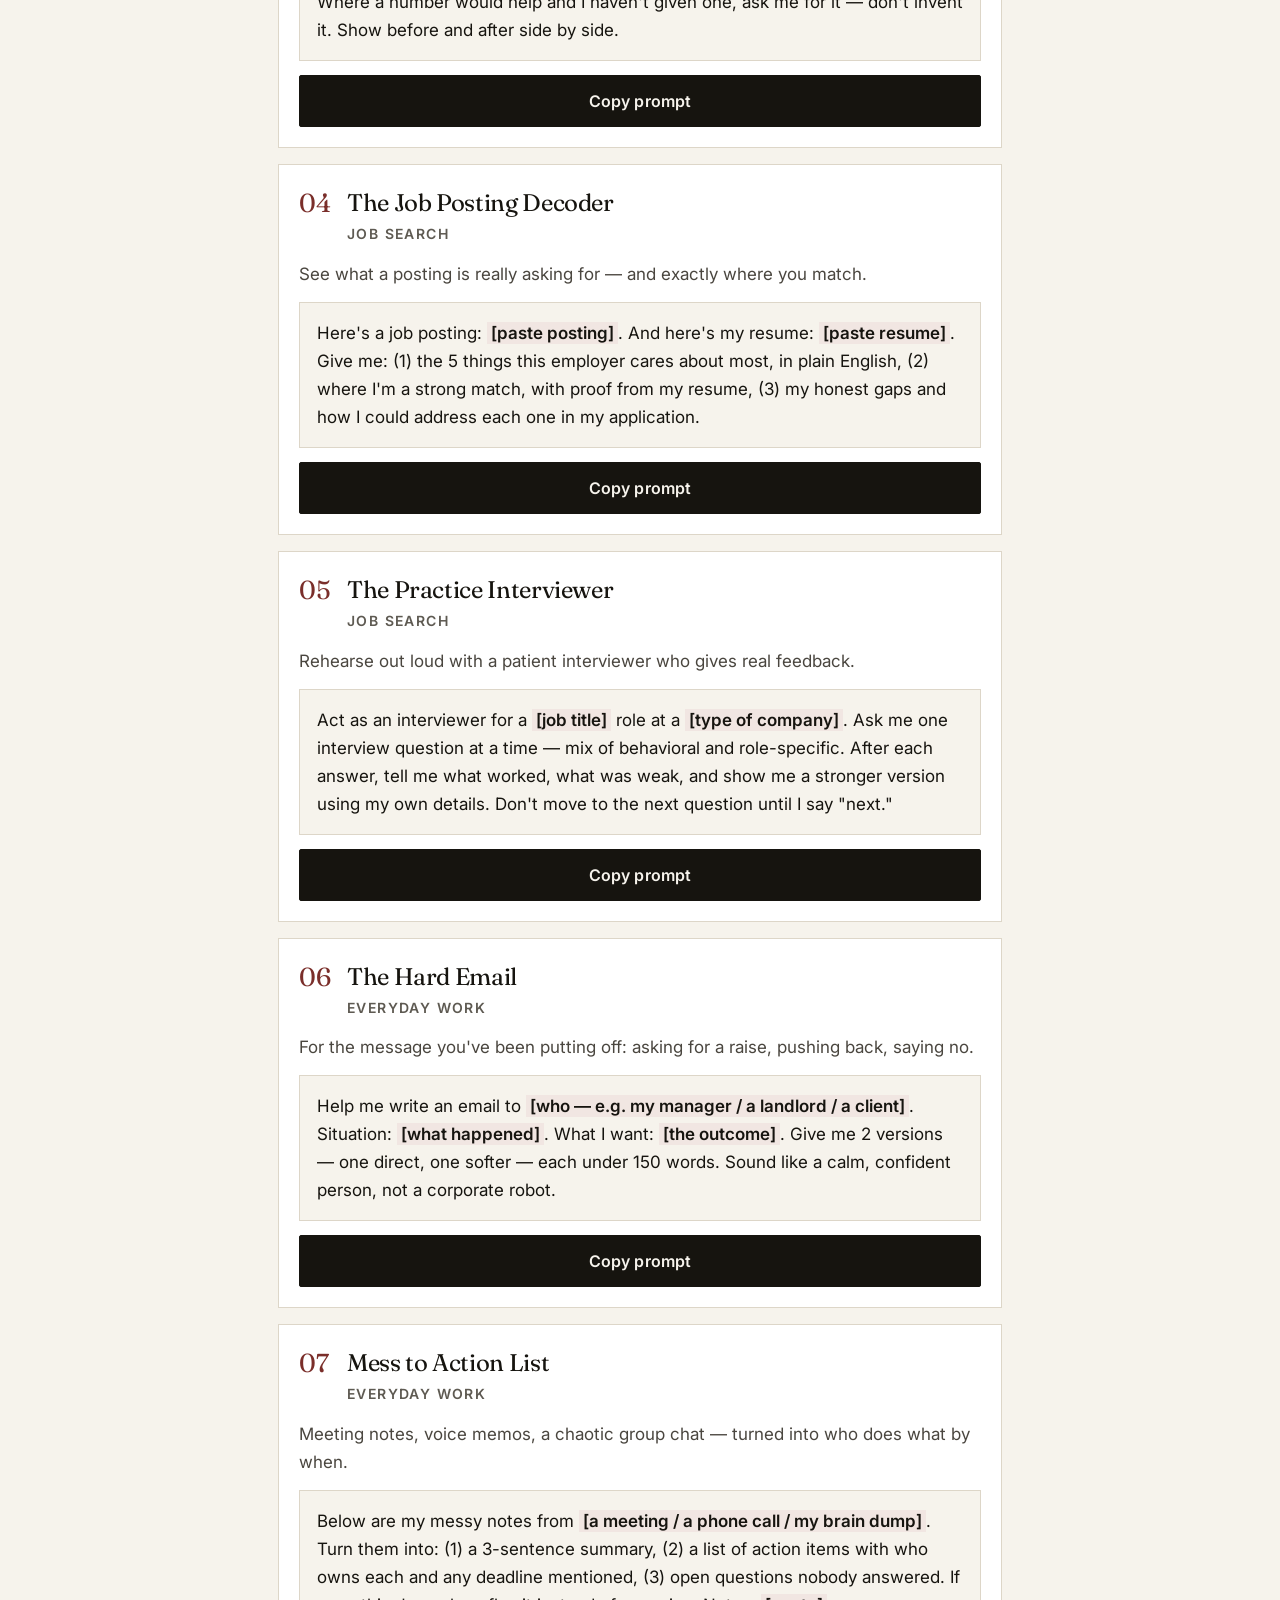
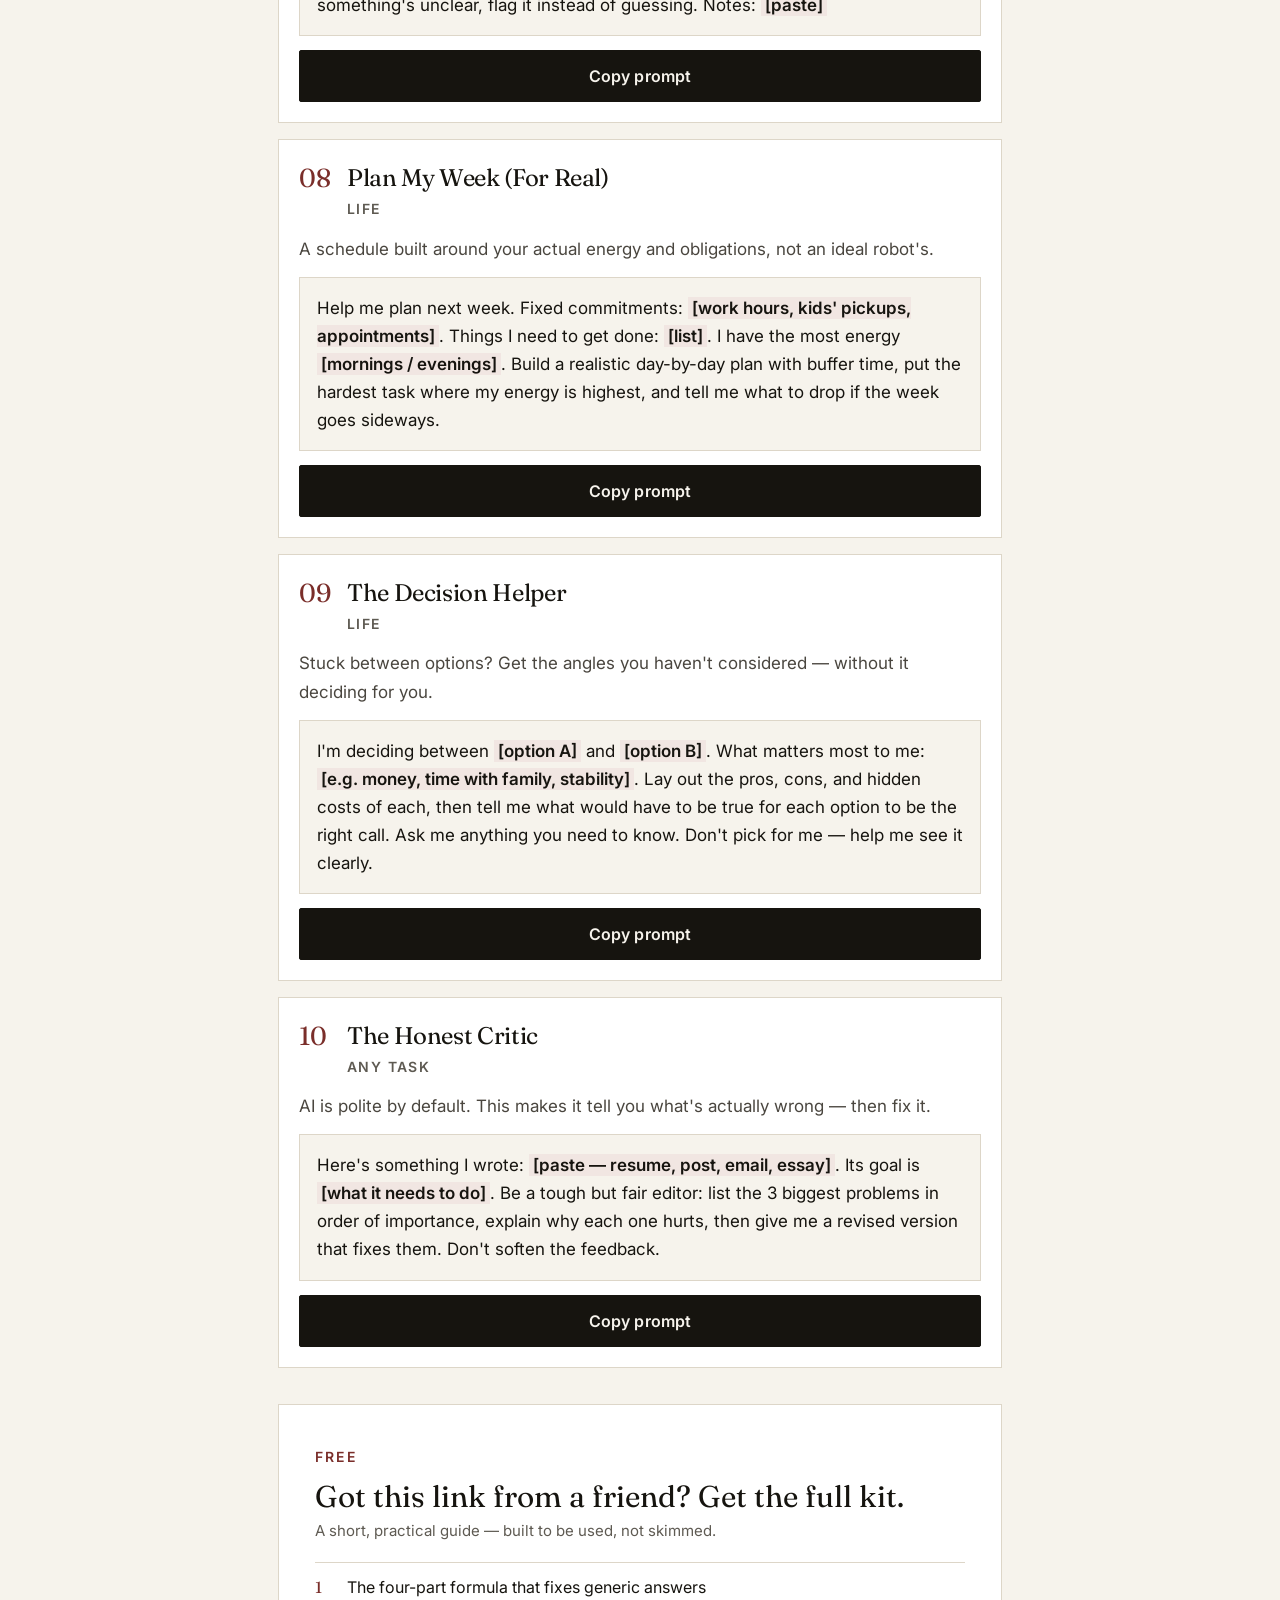
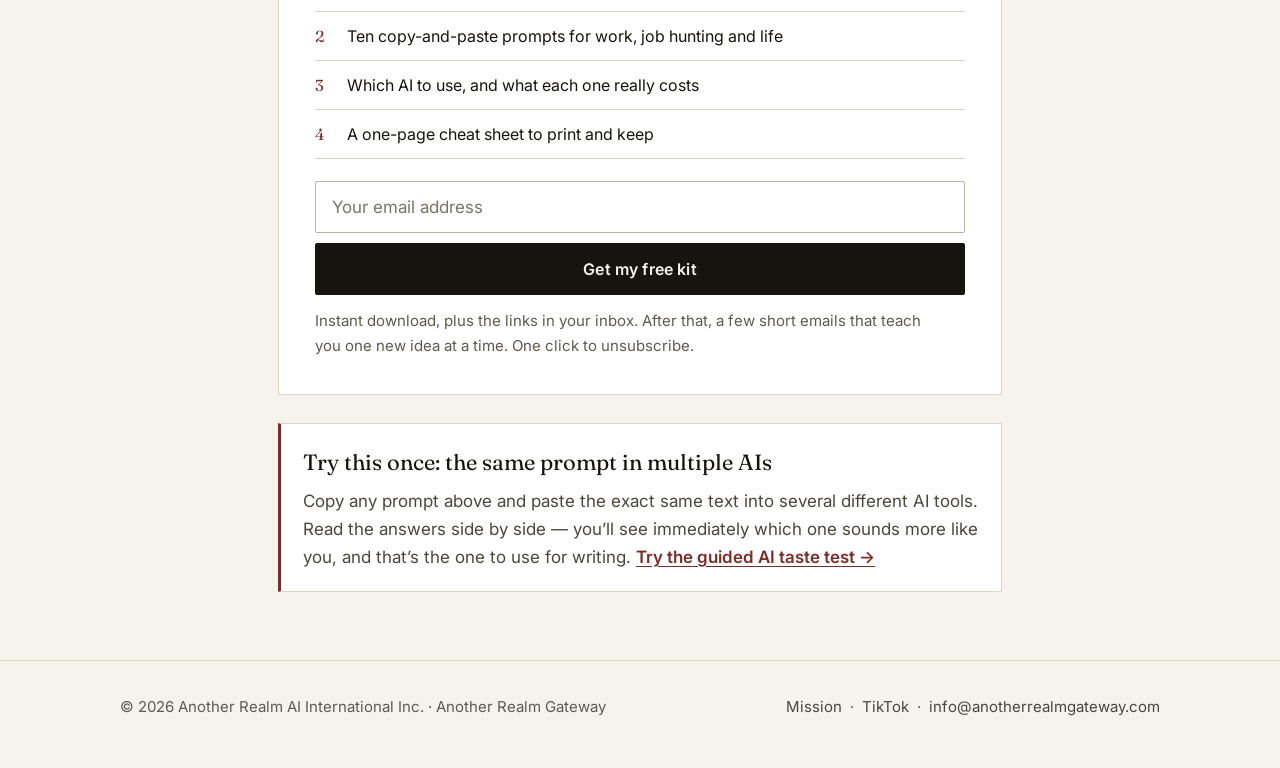
==== commit df42d834: "Footer contact: info@ (hello@ mailbox does not exist)" ====
--- a/kit.html
+++ b/kit.html
@@ -142,7 +142,7 @@
 </main>
 <footer class="site-foot"><div class="wrap">
 <span>© <span id="yr">2026</span> Another Realm AI International Inc. · Another Realm Gateway</span>
-<span><a href="/mission">Mission</a> &nbsp;·&nbsp; <a href="https://www.tiktok.com/@argateway" target="_blank" rel="noopener">TikTok</a> &nbsp;·&nbsp; <a href="mailto:hello@anotherrealmgateway.com">hello@anotherrealmgateway.com</a></span>
+<span><a href="/mission">Mission</a> &nbsp;·&nbsp; <a href="https://www.tiktok.com/@argateway" target="_blank" rel="noopener">TikTok</a> &nbsp;·&nbsp; <a href="mailto:info@anotherrealmgateway.com">info@anotherrealmgateway.com</a></span>
 </div></footer><script src="/assets/lead.js" defer></script><script>
 function copyText(n){var raw=document.getElementById('r'+n),t=raw.value;
  if(navigator.clipboard&&window.isSecureContext){return navigator.clipboard.writeText(t).then(function(){return true},function(){return fb()})}return Promise.resolve(fb());
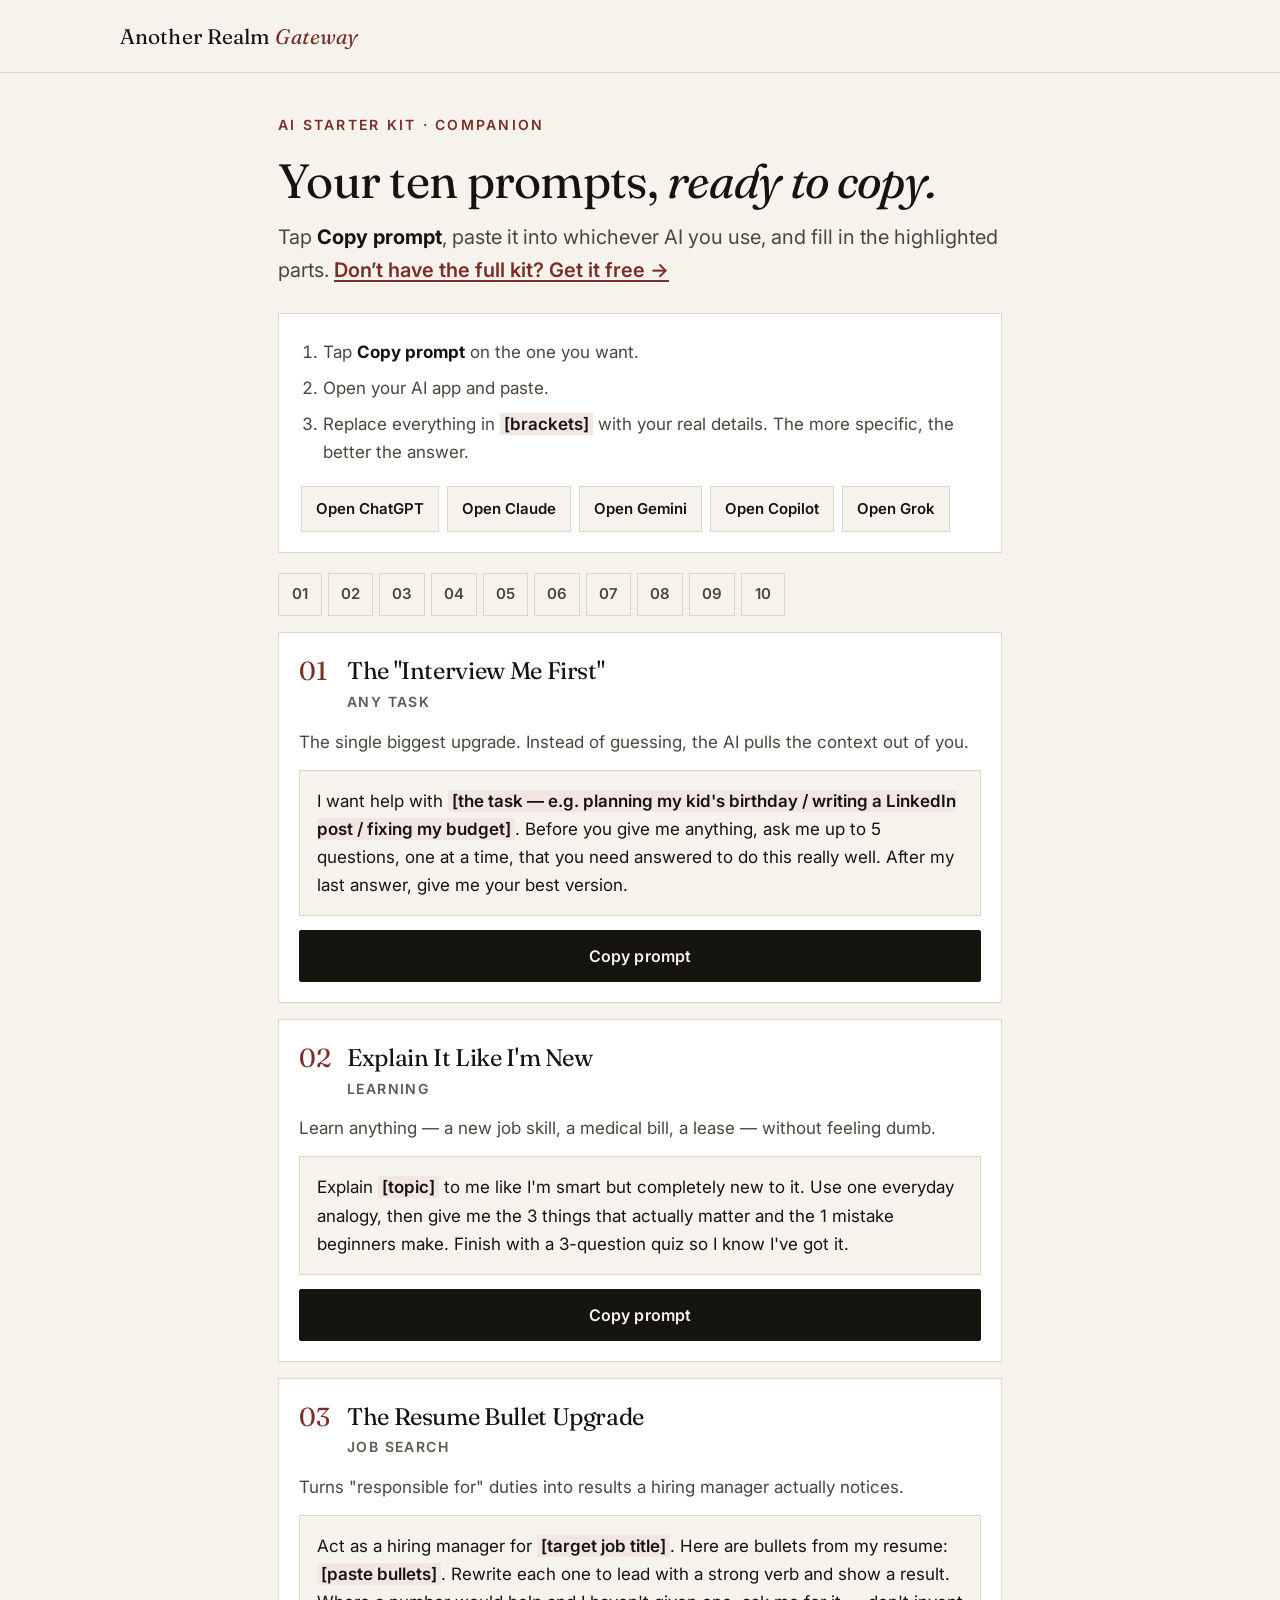
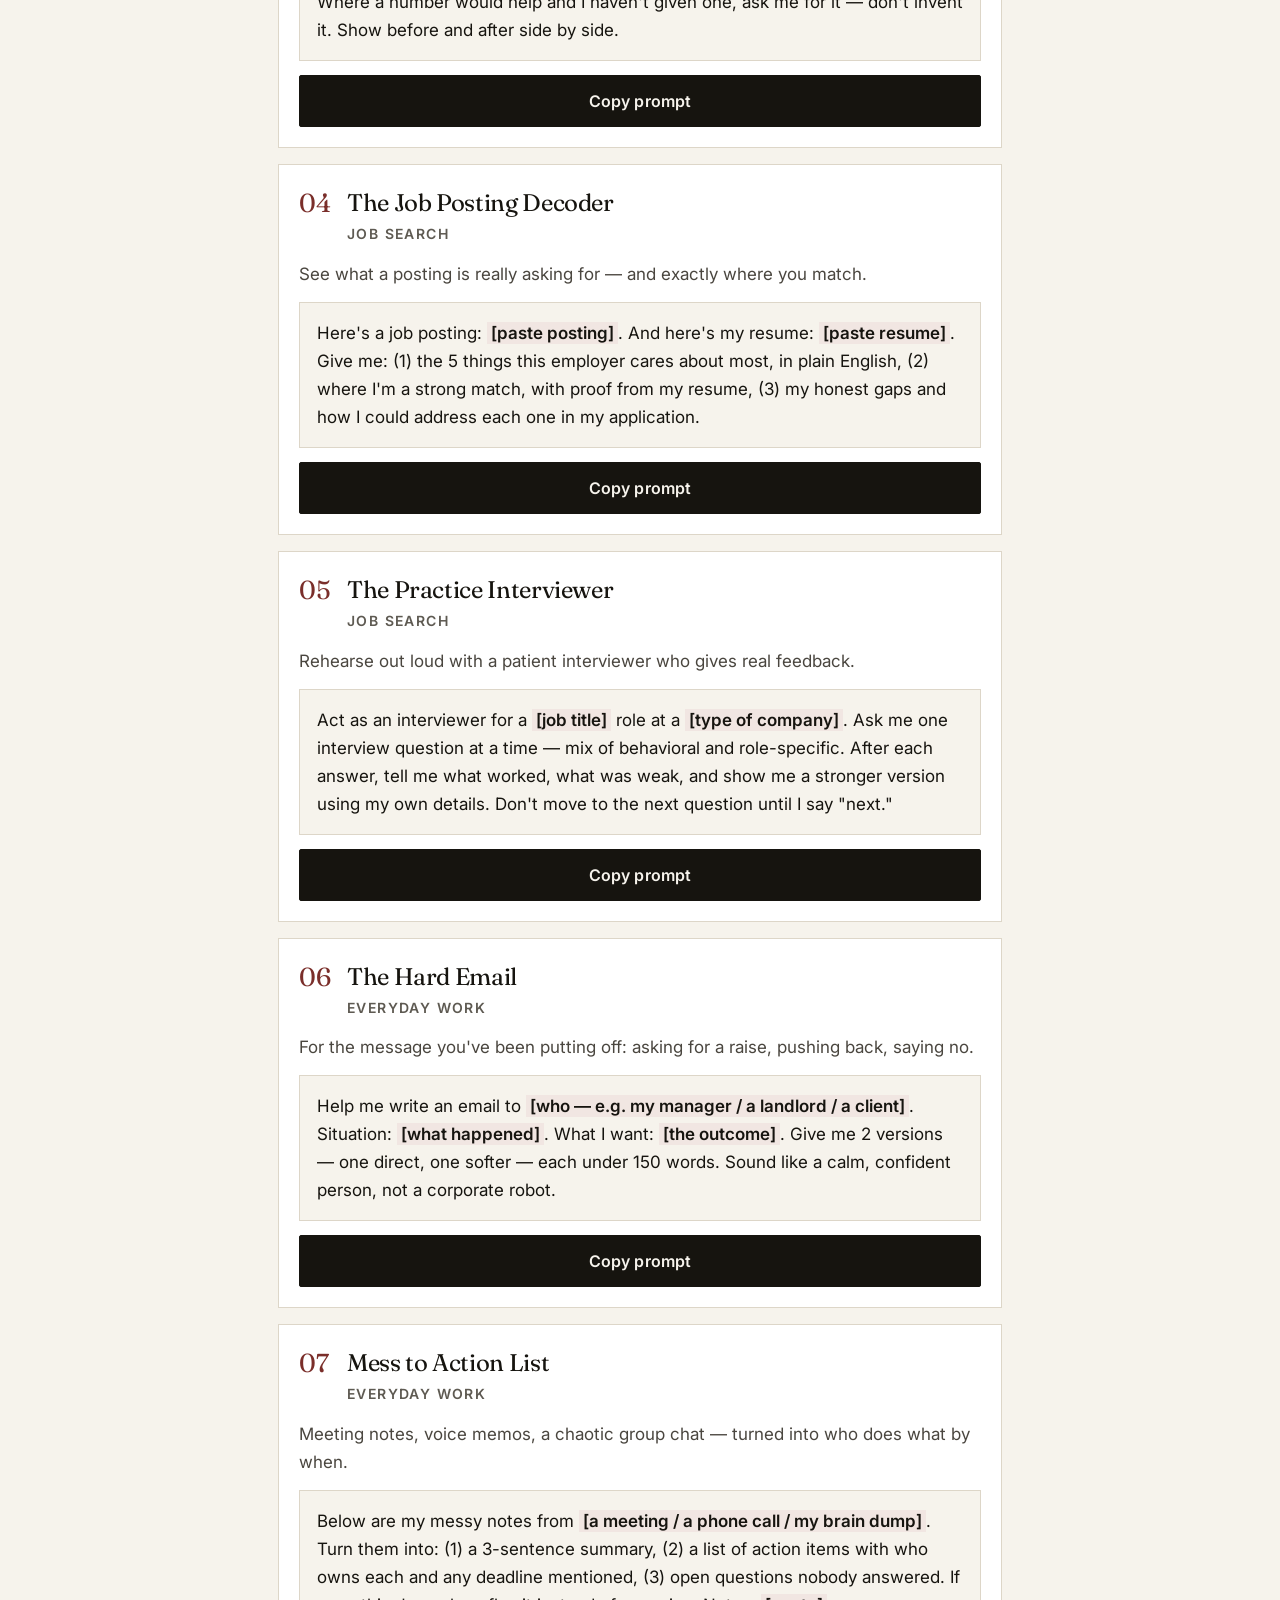
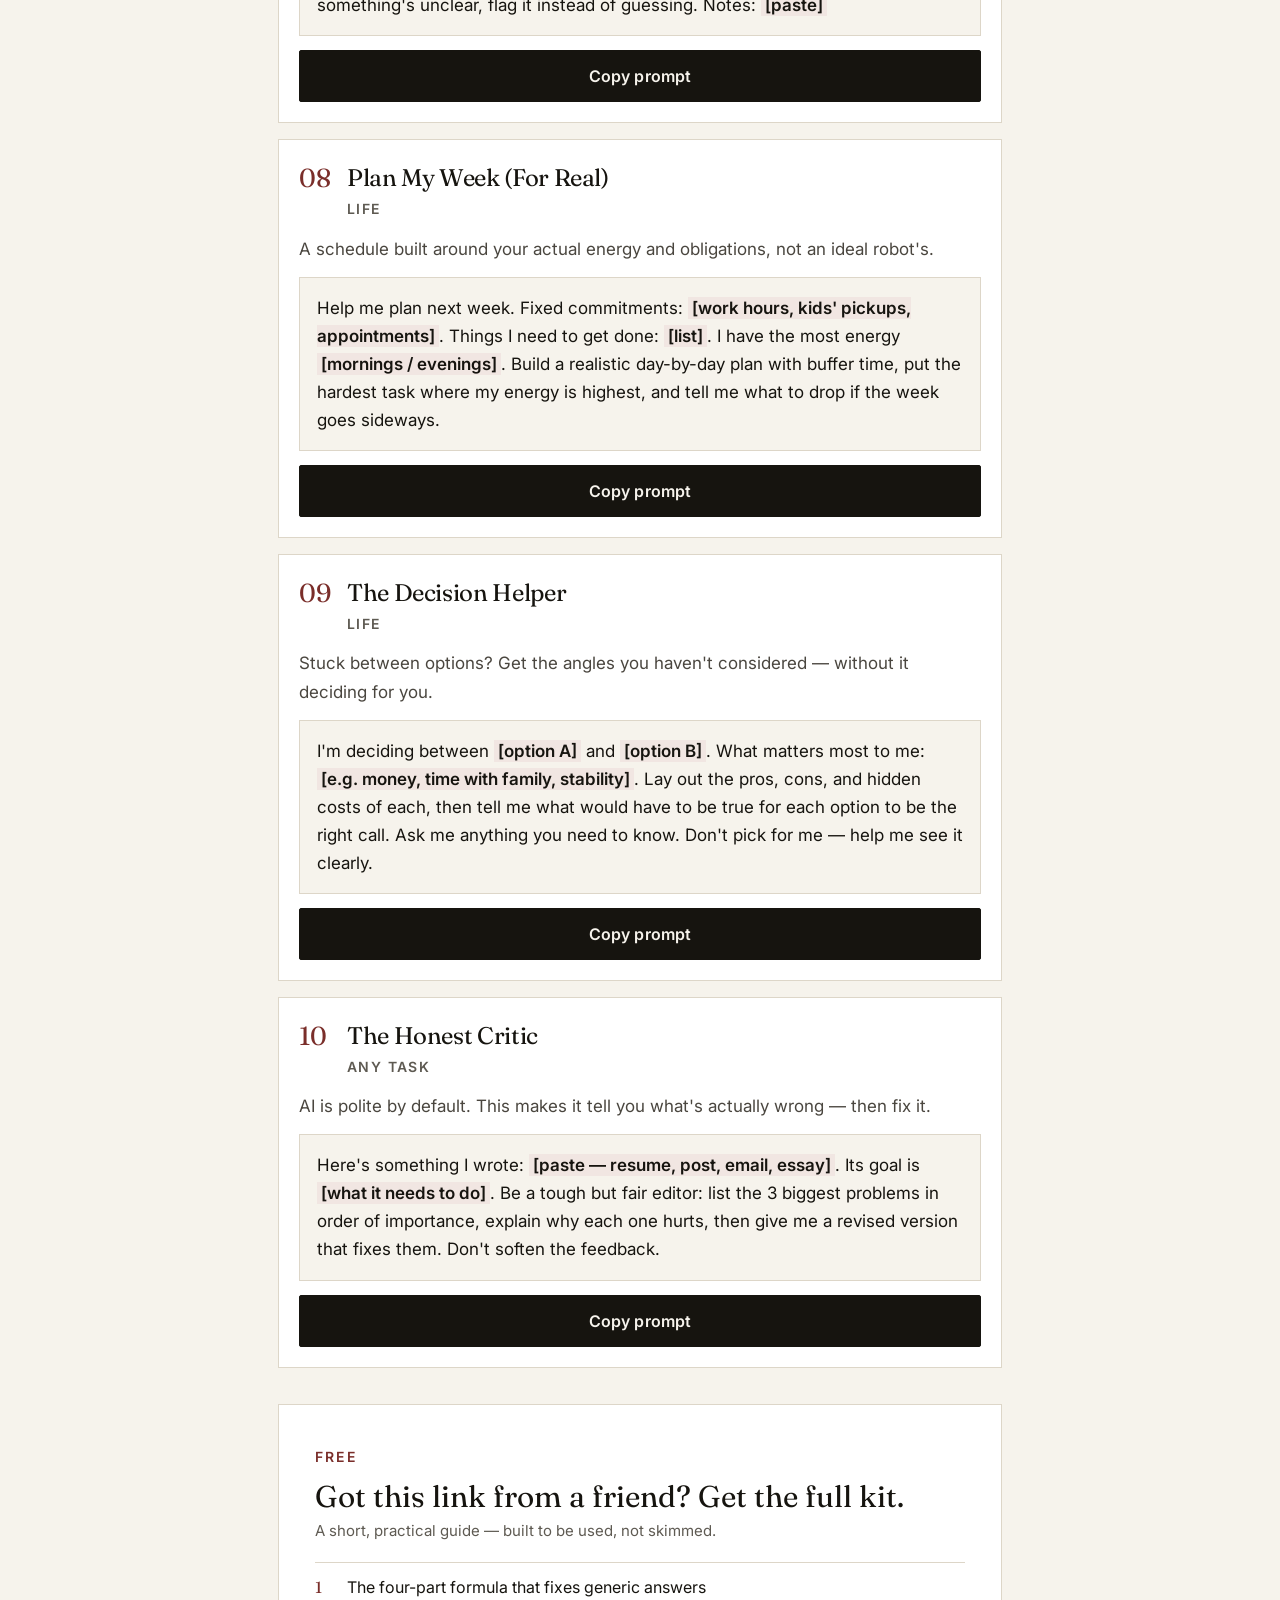
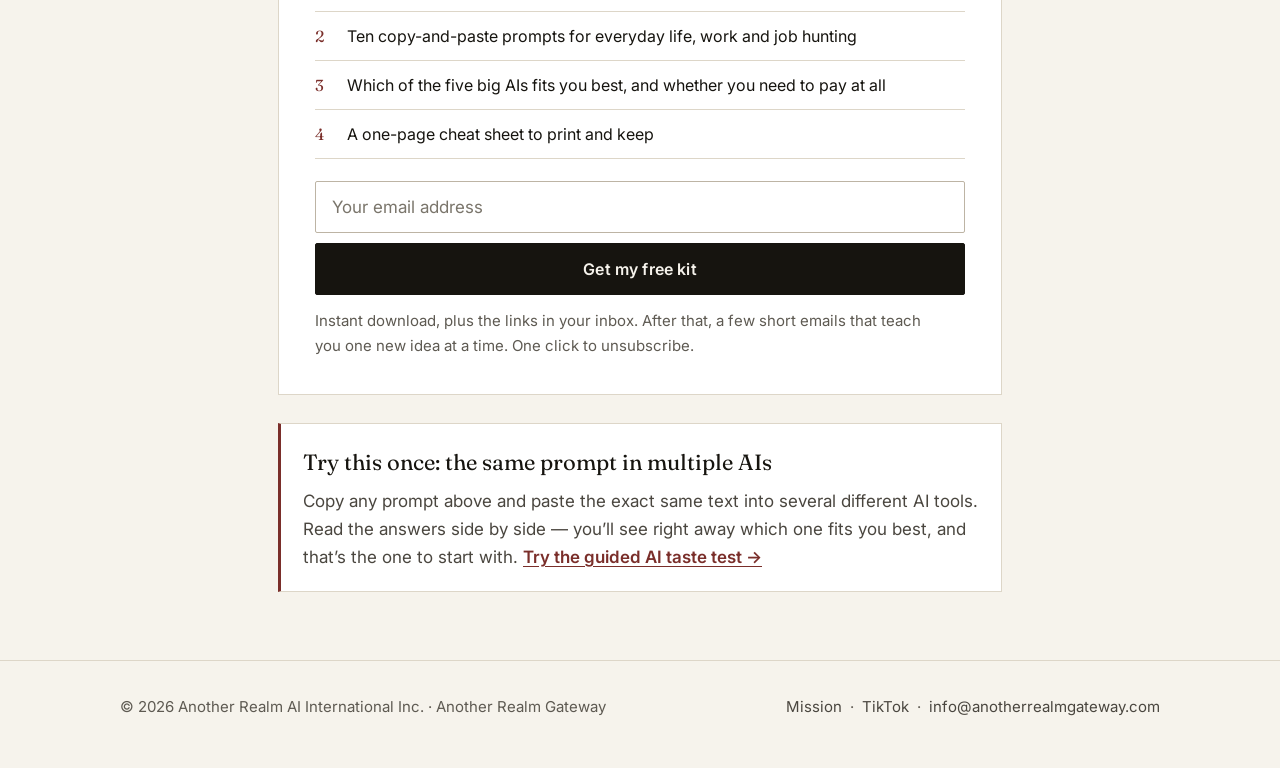
==== commit 5694a13b: "Site-wide consistency pass + 320px fixes" ====
--- a/kit.html
+++ b/kit.html
@@ -45,7 +45,7 @@
 <main class="kwrap" style="padding-top:36px;padding-bottom:40px">
 <span class="label">AI Starter Kit · Companion</span>
 <h1 style="font-size:clamp(34px,7vw,48px);margin:16px 0 14px">Your ten prompts, <em class="i">ready to copy.</em></h1>
-<p class="lede">Tap <strong style="color:var(--ink)">Copy prompt</strong>, paste it into whichever AI you use, and fill in the highlighted parts. <a href="#kit" style="font-weight:600;white-space:nowrap">Don&rsquo;t have the full kit? Get it free &rarr;</a></p>
+<p class="lede">Tap <strong style="color:var(--ink)">Copy prompt</strong>, paste it into whichever AI you use, and fill in the highlighted parts. <a href="#kit" style="font-weight:600">Don&rsquo;t have the full kit? Get it free &rarr;</a></p>
 <div class="how"><ol>
 <li>Tap <strong style="color:var(--ink)">Copy prompt</strong> on the one you want.</li>
 <li>Open your AI app and paste.</li>
@@ -127,7 +127,7 @@
 <span class="label">Free</span>
 <div class="card-title">Got this link from a friend? Get the full kit.</div>
 <p class="small">A short, practical guide &mdash; built to be used, not skimmed.</p>
-<ul class="list"><li><span class="n">1</span>The four-part formula that fixes generic answers</li><li><span class="n">2</span>Ten copy-and-paste prompts for work, job hunting and life</li><li><span class="n">3</span>Which AI to use, and what each one really costs</li><li><span class="n">4</span>A one-page cheat sheet to print and keep</li></ul>
+<ul class="list"><li><span class="n">1</span>The four-part formula that fixes generic answers</li><li><span class="n">2</span>Ten copy-and-paste prompts for everyday life, work and job hunting</li><li><span class="n">3</span>Which of the five big AIs fits you best, and whether you need to pay at all</li><li><span class="n">4</span>A one-page cheat sheet to print and keep</li></ul>
 <form data-lead data-source="web:starter" novalidate>
 <label for="email-web:starter" class="small" style="position:absolute;left:-9999px">Email address</label>
 <input type="email" id="email-web:starter" placeholder="Your email address" autocomplete="email" inputmode="email" required>
@@ -138,7 +138,7 @@
 <div class="msg err" role="alert"></div>
 <p class="small" style="margin-top:14px">Instant download, plus the links in your inbox. After that, a few short emails that teach you one new idea at a time. One click to unsubscribe.</p>
 </div></div>
-<div class="tipbox"><strong>Try this once: the same prompt in multiple AIs</strong>Copy any prompt above and paste the exact same text into several different AI tools. Read the answers side by side &mdash; you&rsquo;ll see immediately which one sounds more like you, and that&rsquo;s the one to use for writing. <a href="/taste-test" style="font-weight:600">Try the guided AI taste test &rarr;</a></div>
+<div class="tipbox"><strong>Try this once: the same prompt in multiple AIs</strong>Copy any prompt above and paste the exact same text into several different AI tools. Read the answers side by side &mdash; you&rsquo;ll see right away which one fits you best, and that&rsquo;s the one to start with. <a href="/taste-test" style="font-weight:600">Try the guided AI taste test &rarr;</a></div>
 </main>
 <footer class="site-foot"><div class="wrap">
 <span>© <span id="yr">2026</span> Another Realm AI International Inc. · Another Realm Gateway</span>
--- a/assets/site.css
+++ b/assets/site.css
@@ -143,6 +143,12 @@
 .nav .short{display:none}
 @media (max-width:880px){.nav .short{display:inline}}
 /* signup band (every page) */
-.band{padding:clamp(40px,6vw,64px) 0;border-top:1px solid var(--rule)}
+.signup{padding:clamp(40px,6vw,64px) 0;border-top:1px solid var(--rule)}
 .bandcard{max-width:720px;margin:0 auto}
 .bandsub{font-size:17px;margin:4px 0 18px}
+/* very small phones (≤360px) */
+@media (max-width:360px){
+  .wordmark{font-size:17px}
+  .btn.sm{padding:0 12px;font-size:14px}
+  .site-head .wrap{gap:10px}
+}
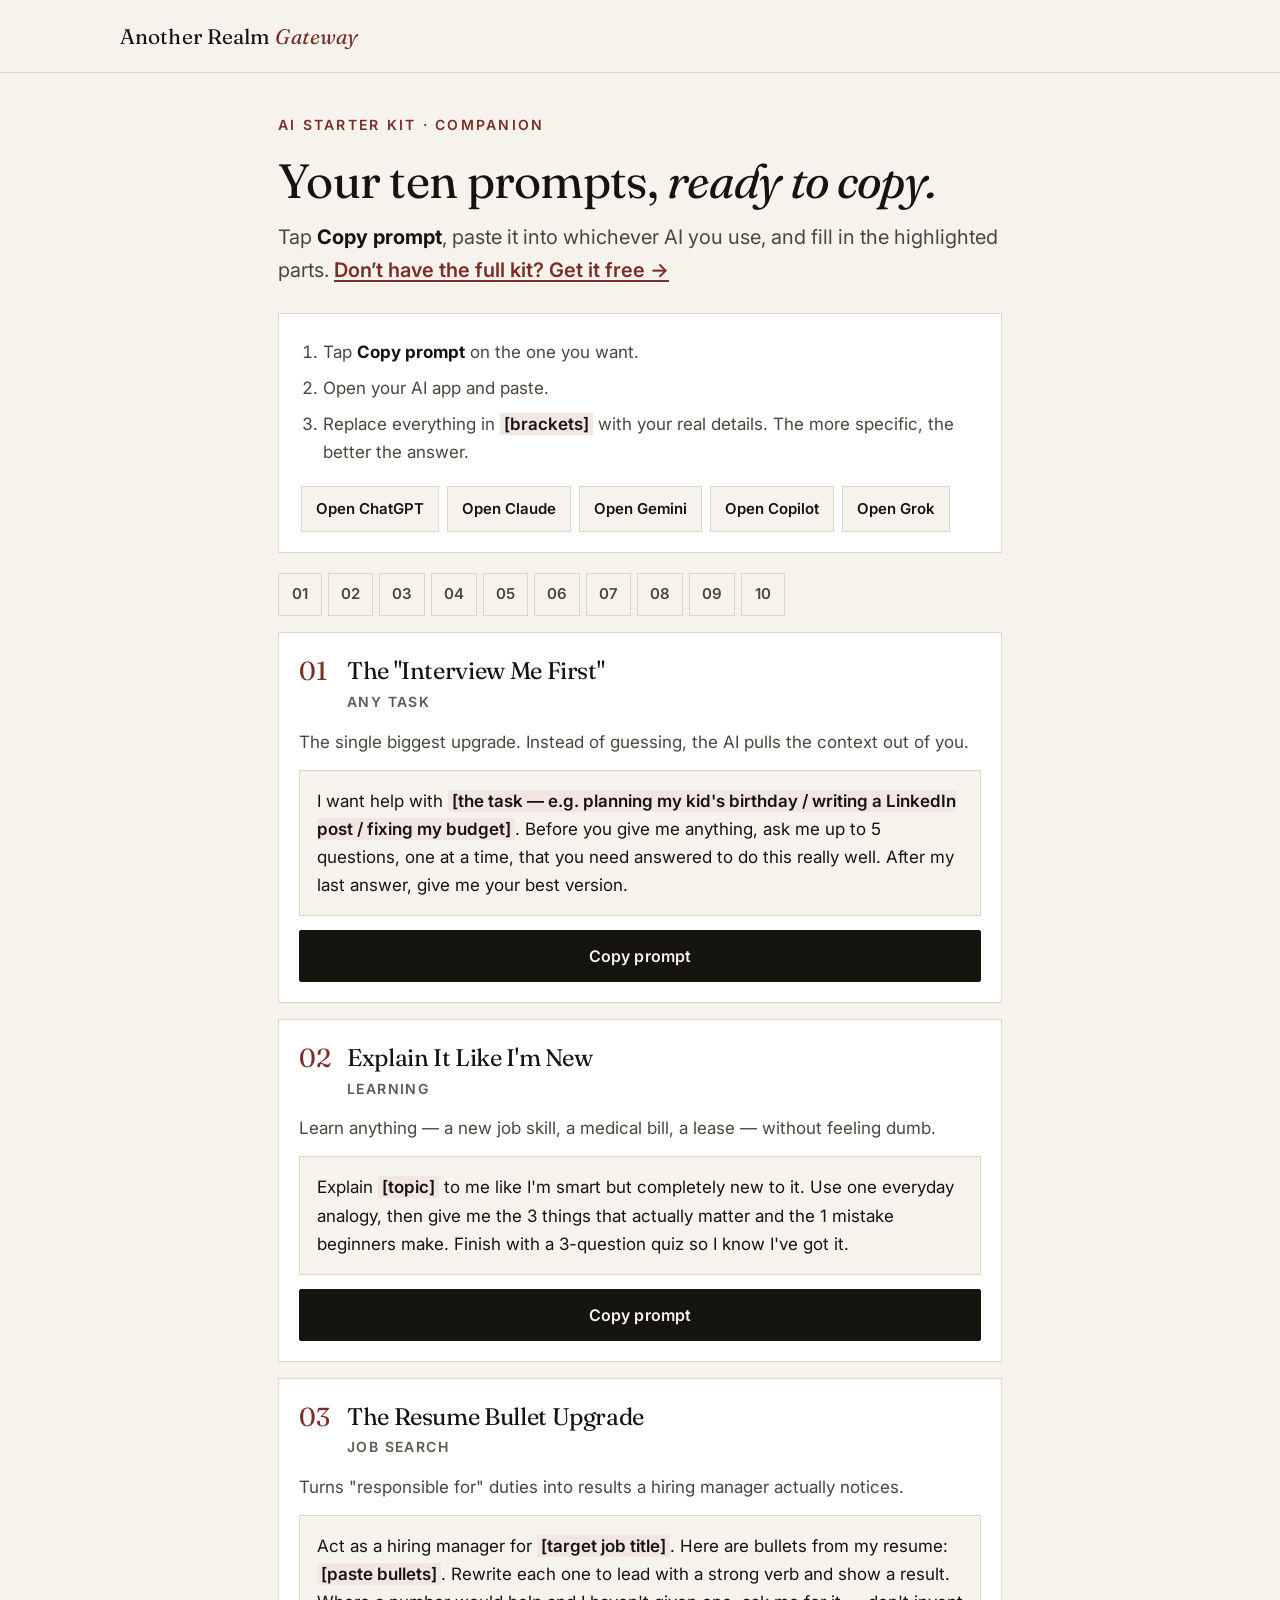
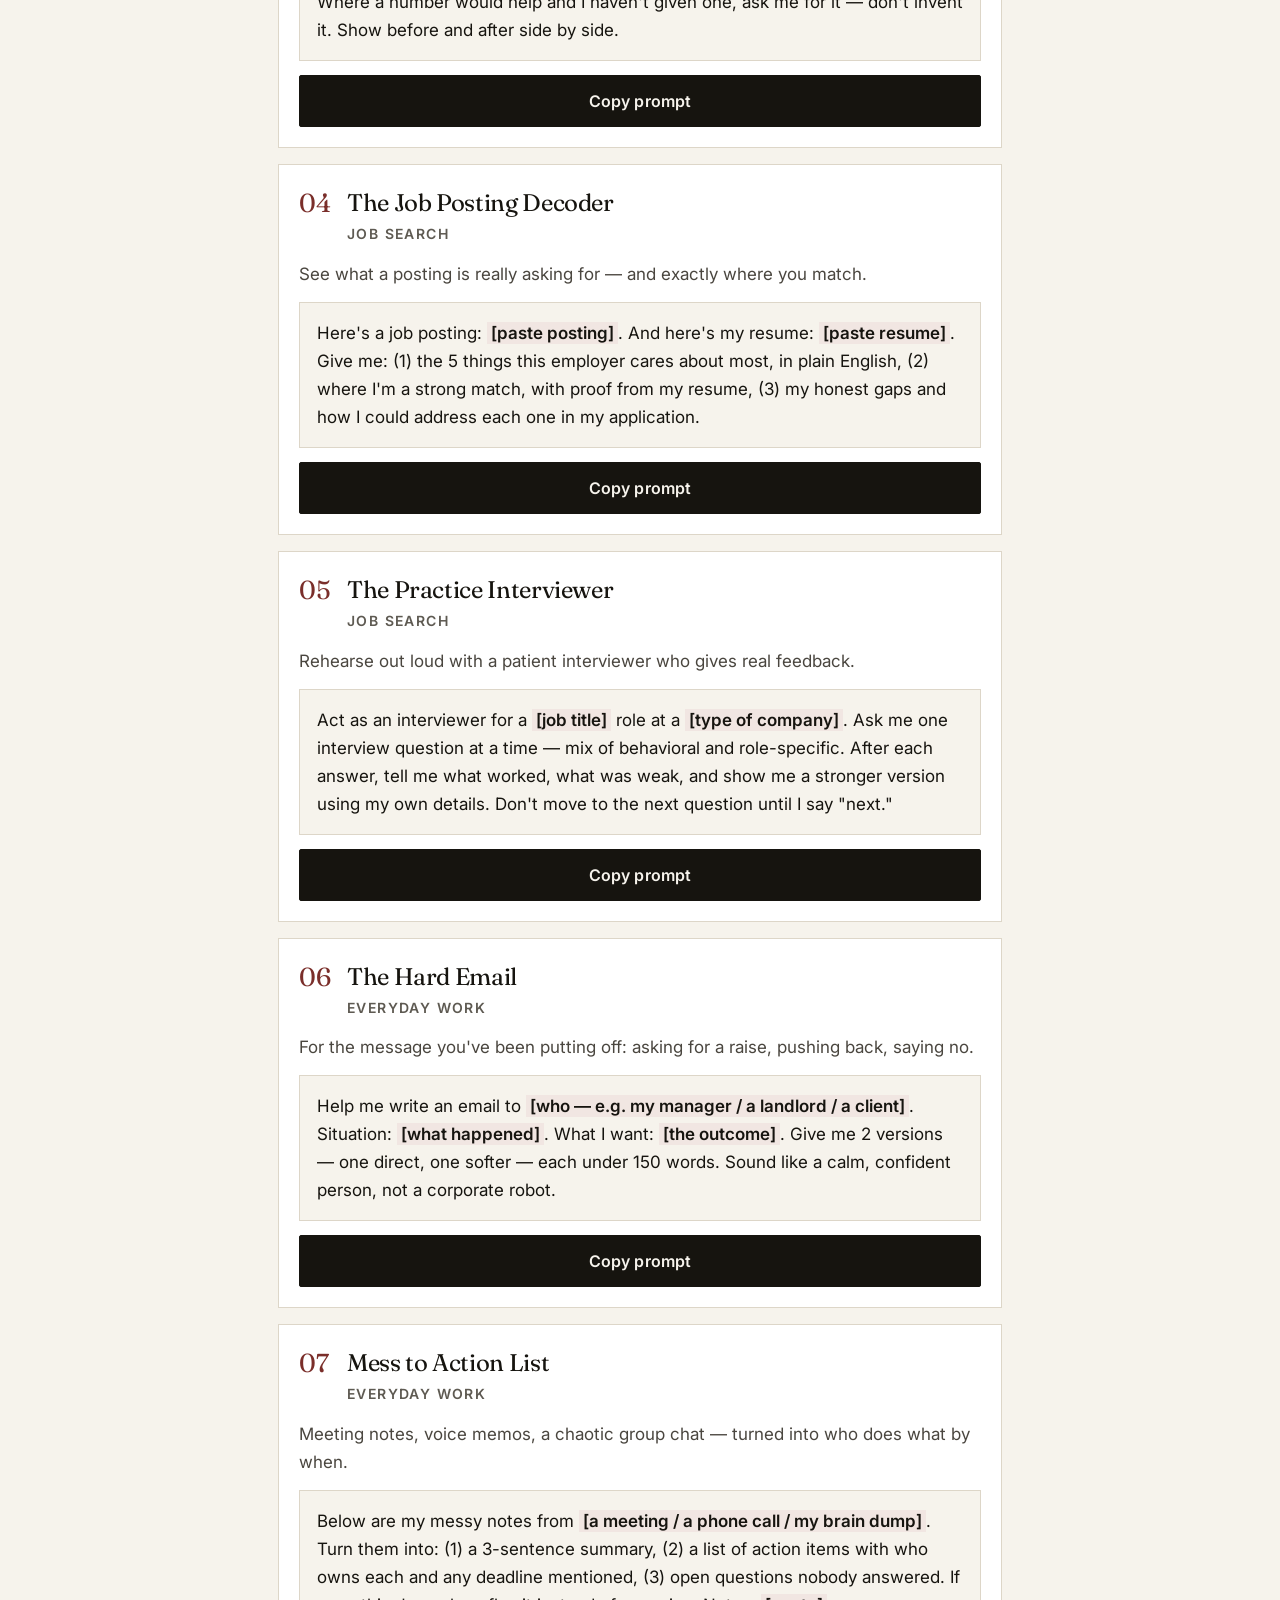
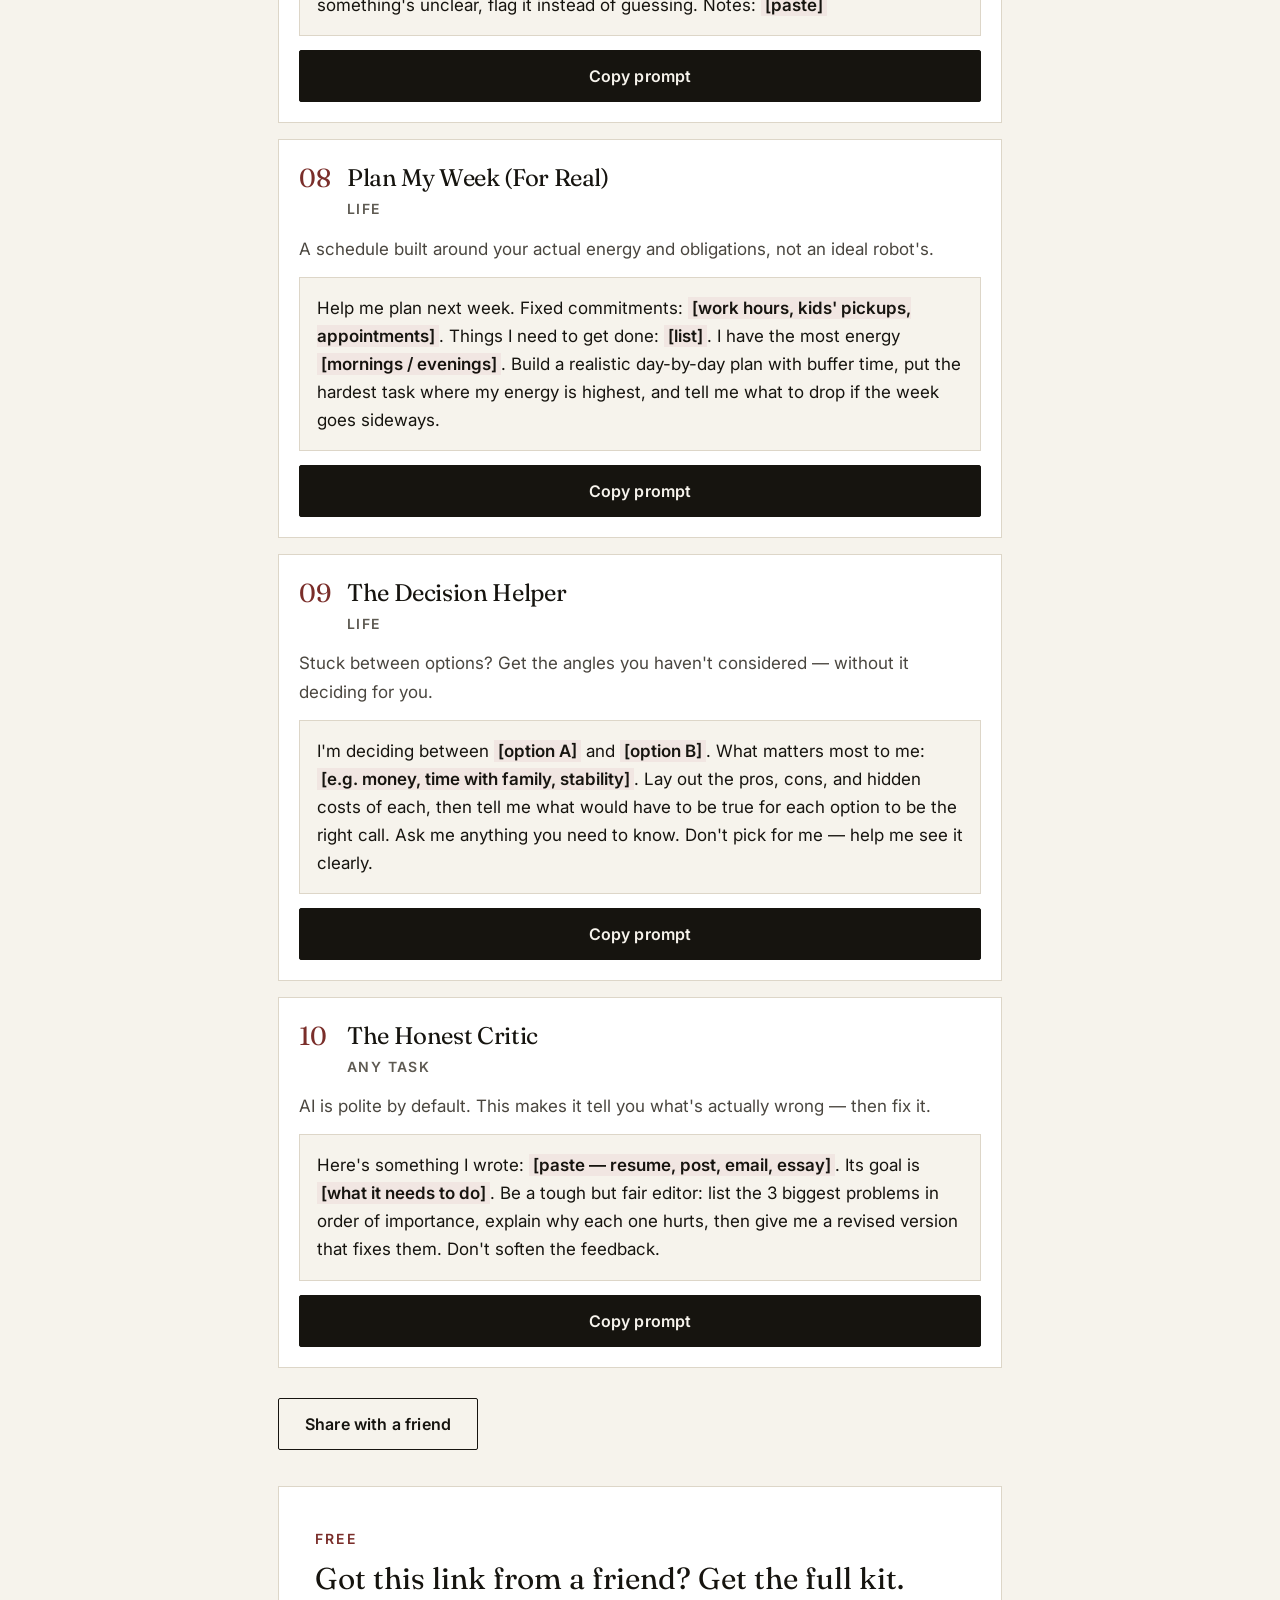
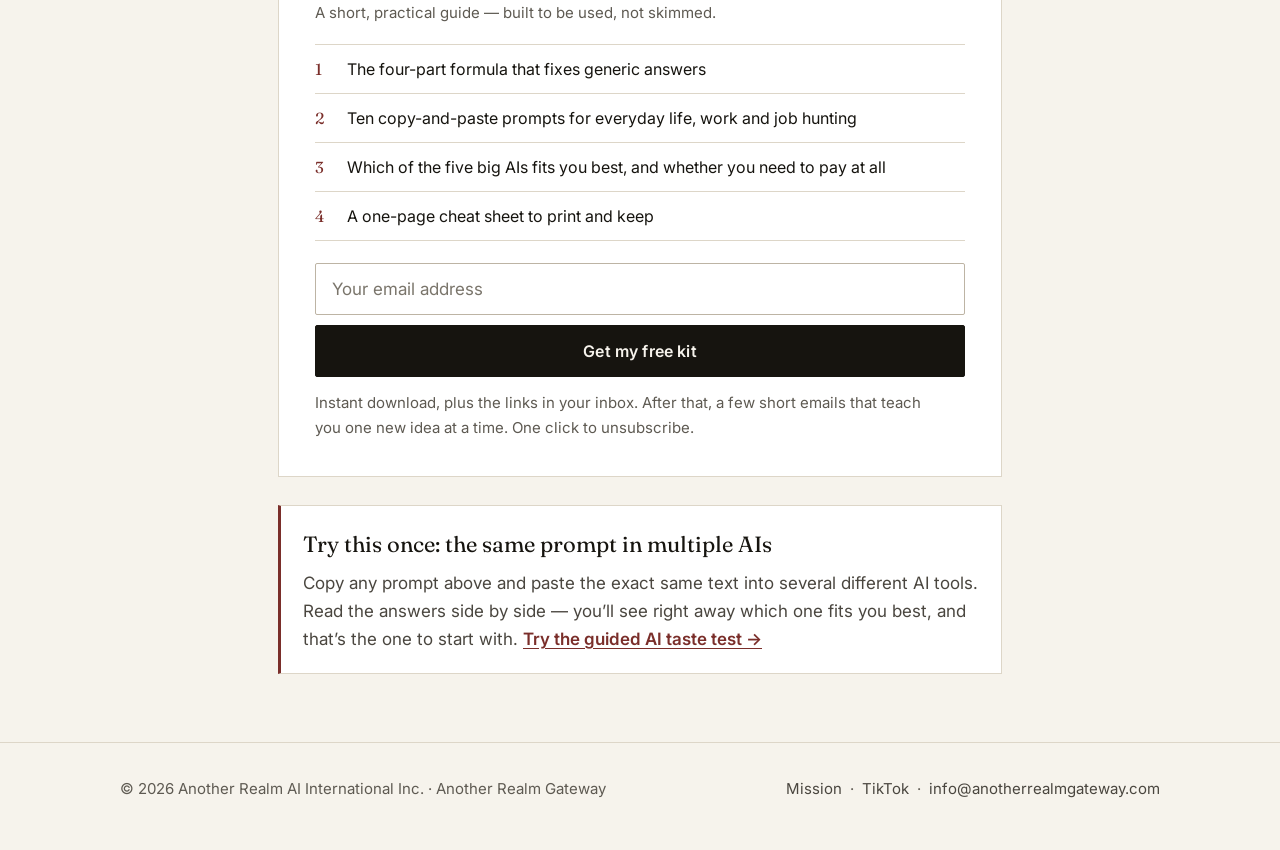
==== commit 6d61e806: "Lessons hub + Lesson 01, free-only ladder, share buttons - Remove paid tiers from the site: $27 Play" ====
--- a/kit.html
+++ b/kit.html
@@ -123,6 +123,7 @@
   <textarea class="raw" id="r10" aria-hidden="true" tabindex="-1">Here&#x27;s something I wrote: [paste — resume, post, email, essay]. Its goal is [what it needs to do]. Be a tough but fair editor: list the 3 biggest problems in order of importance, explain why each one hurts, then give me a revised version that fixes them. Don&#x27;t soften the feedback.</textarea>
   <button class="btn copy" data-n="10" type="button">Copy prompt</button>
 </article>
+<div class="sharebar" style="margin:30px 0 0" data-share data-title="10 AI prompts you can copy" data-text="Found a free page of AI prompts that actually help. Copy one, paste it into any AI, done:"></div>
 <div style="margin-top:36px"><div class="card" id="kit">
 <span class="label">Free</span>
 <div class="card-title">Got this link from a friend? Get the full kit.</div>
@@ -143,7 +144,7 @@
 <footer class="site-foot"><div class="wrap">
 <span>© <span id="yr">2026</span> Another Realm AI International Inc. · Another Realm Gateway</span>
 <span><a href="/mission">Mission</a> &nbsp;·&nbsp; <a href="https://www.tiktok.com/@argateway" target="_blank" rel="noopener">TikTok</a> &nbsp;·&nbsp; <a href="mailto:info@anotherrealmgateway.com">info@anotherrealmgateway.com</a></span>
-</div></footer><script src="/assets/lead.js" defer></script><script>
+</div></footer><script src="/assets/lead.js" defer></script><script src="/assets/share.js" defer></script><script>
 function copyText(n){var raw=document.getElementById('r'+n),t=raw.value;
  if(navigator.clipboard&&window.isSecureContext){return navigator.clipboard.writeText(t).then(function(){return true},function(){return fb()})}return Promise.resolve(fb());
  function fb(){raw.style.position='fixed';raw.style.left='0';raw.focus();raw.select();raw.setSelectionRange(0,t.length);var ok=false;try{ok=document.execCommand('copy')}catch(e){}raw.style.position='absolute';raw.style.left='-9999px';raw.blur();return ok}}
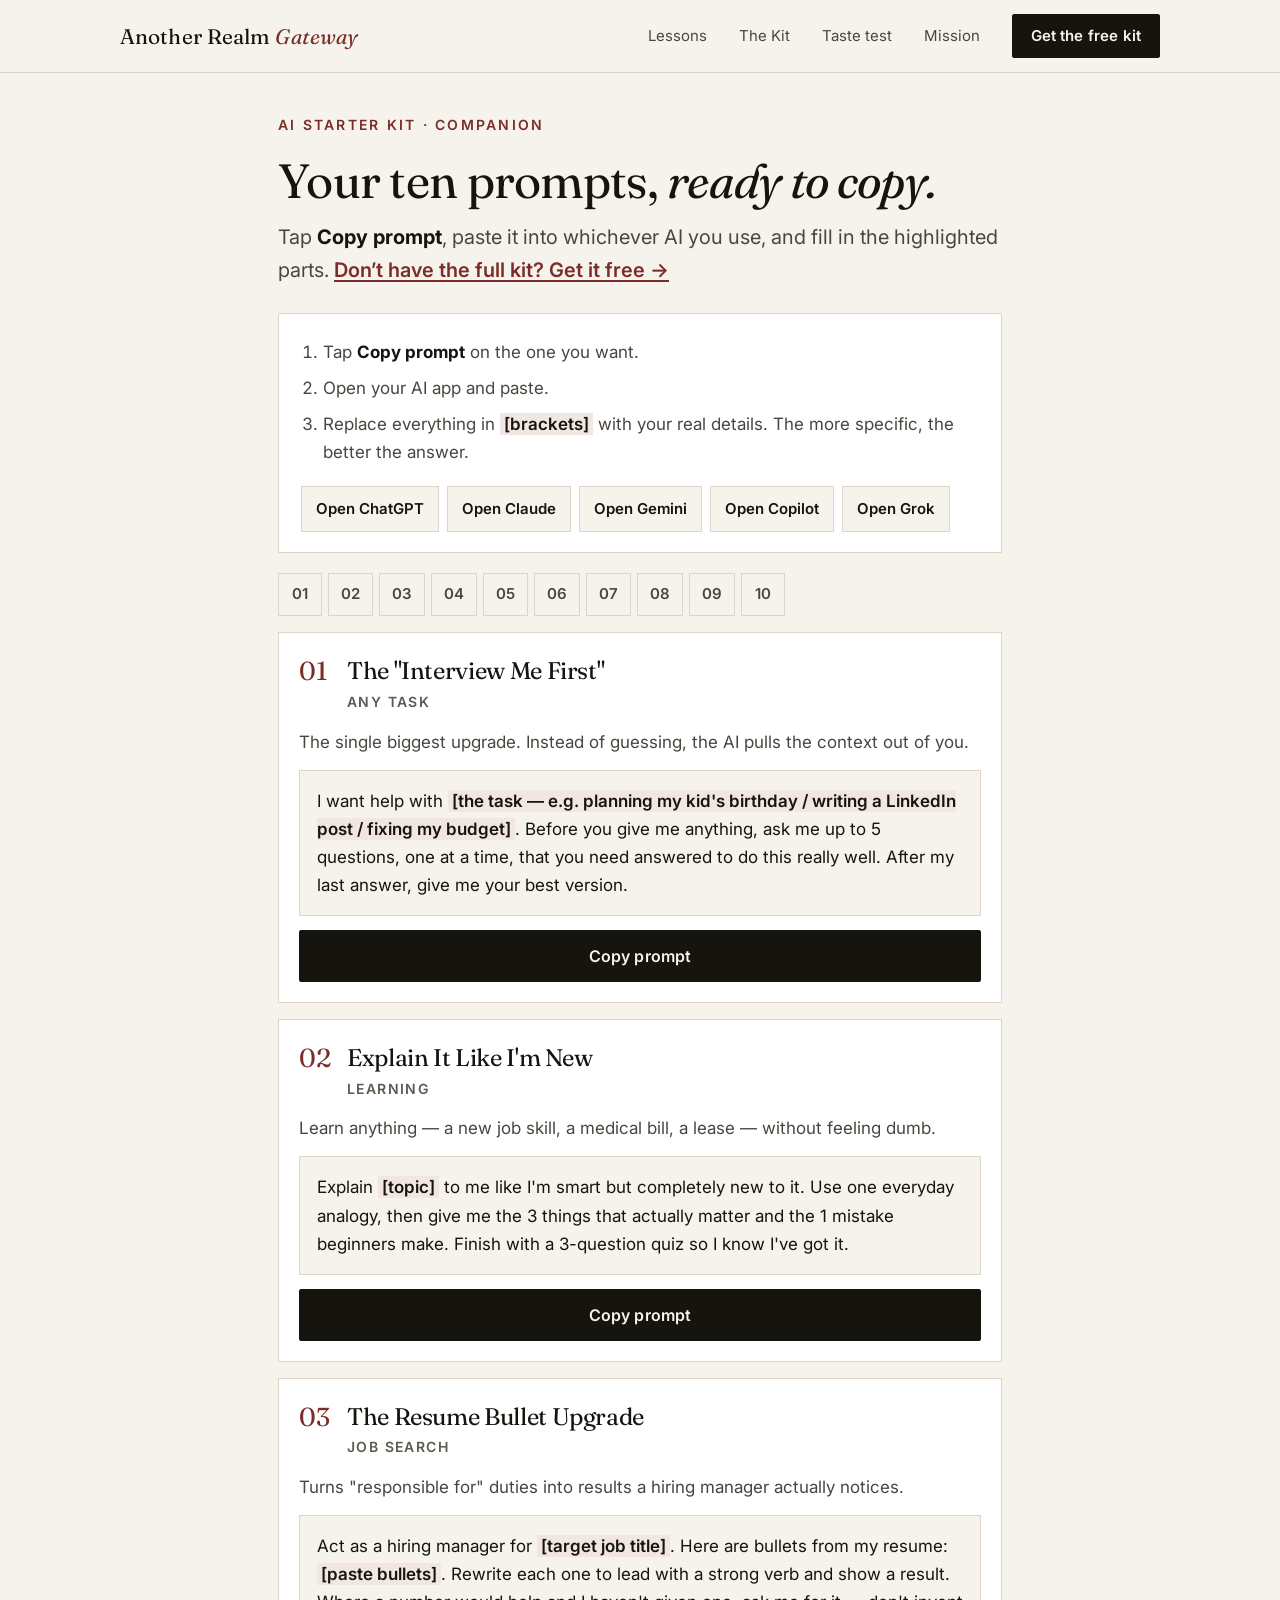
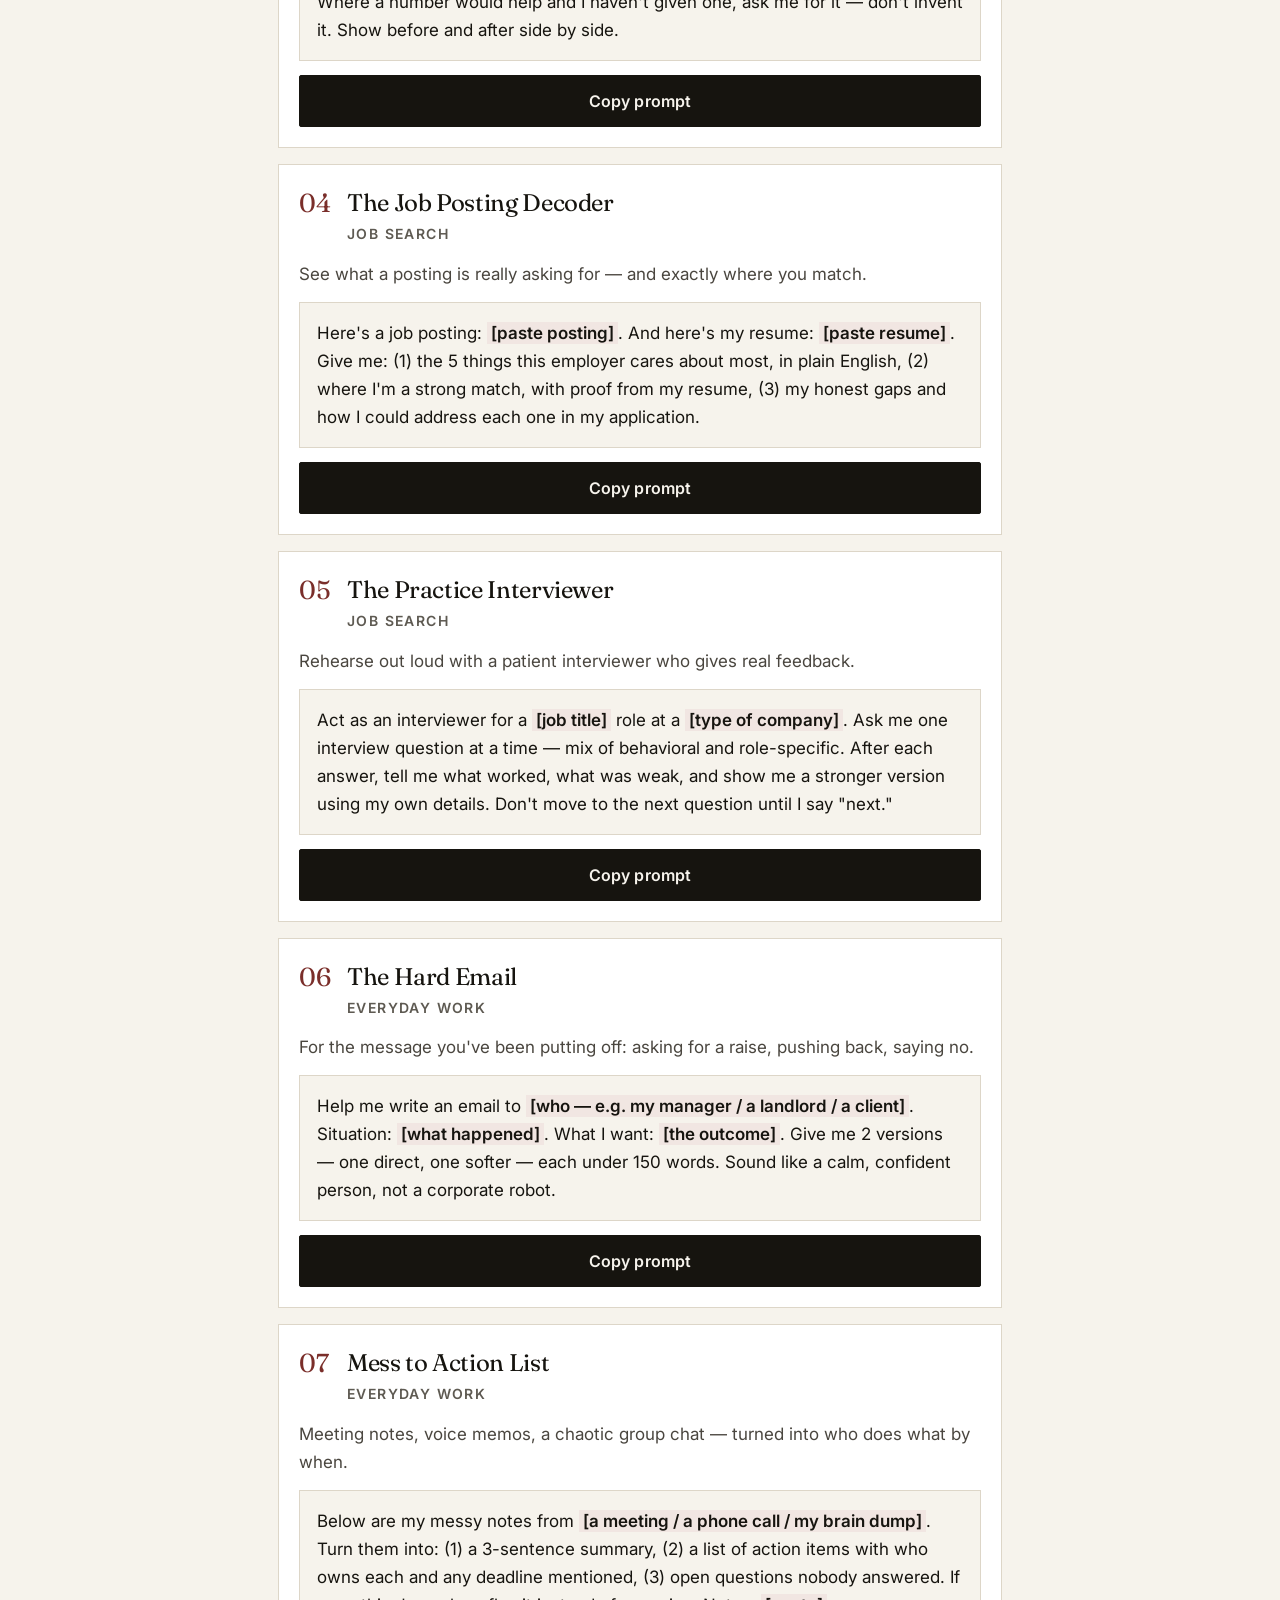
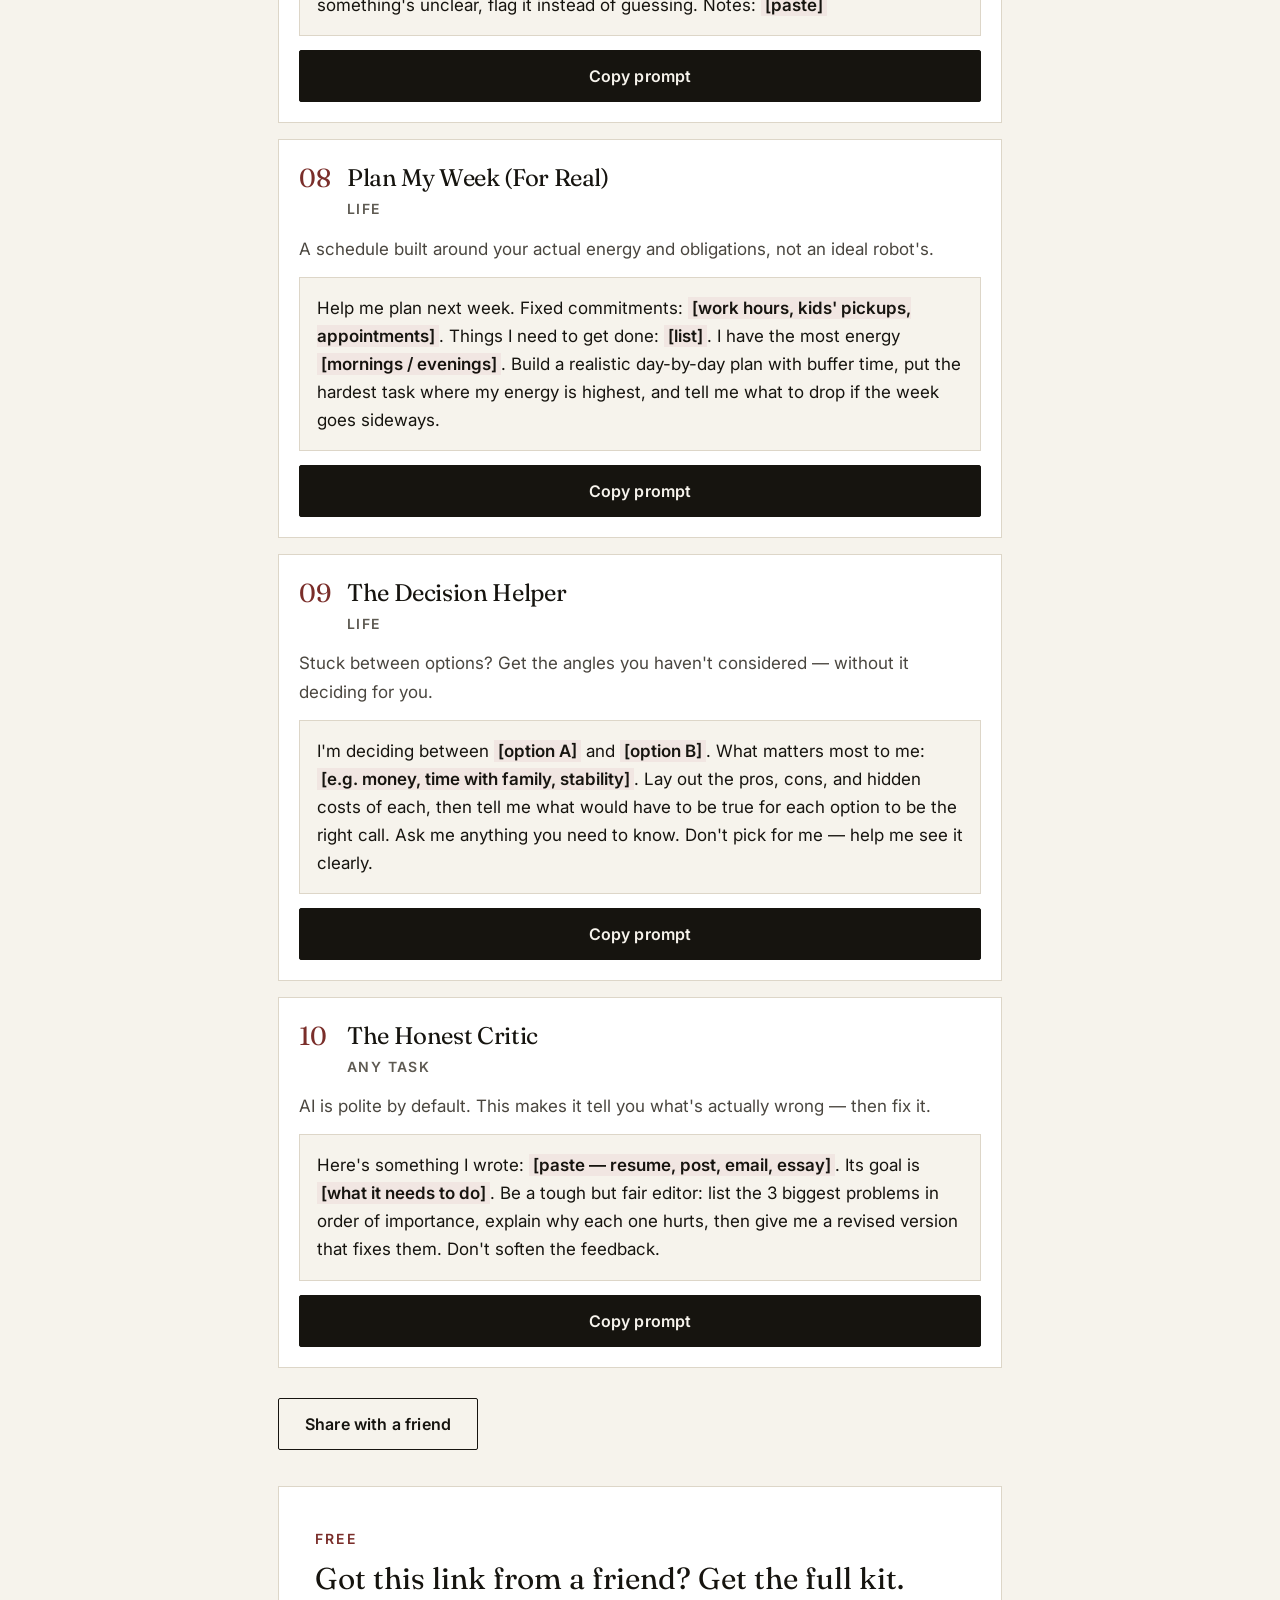
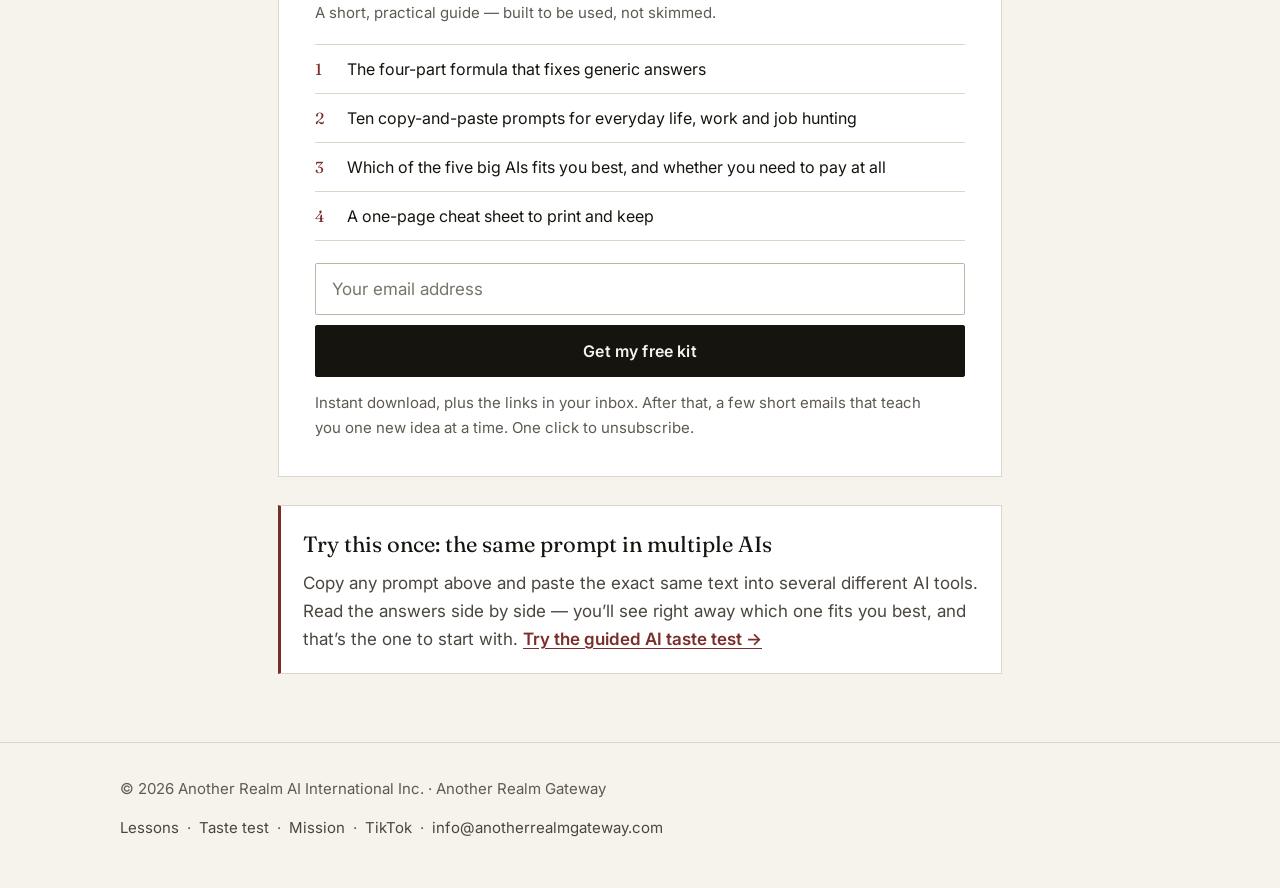
==== commit f047bb97: "Same nav and footer on every page; surface the taste test - The taste test was linked only from the " ====
--- a/kit.html
+++ b/kit.html
@@ -41,7 +41,16 @@
 .tipbox strong{font-family:var(--serif);font-weight:400;font-size:22px;color:var(--ink);display:block;margin-bottom:6px}
 </style>
 </head>
-<body><header class="site-head"><div class="wrap"><a class="wordmark" href="/">Another Realm <em>Gateway</em></a></div></header>
+<body><header class="site-head"><div class="wrap">
+<a class="wordmark" href="/">Another Realm <em>Gateway</em></a>
+<nav class="nav" aria-label="Main">
+<a class="hide-m" href="/learn">Lessons</a>
+<a class="hide-m" href="/#kit">The Kit</a>
+<a class="hide-m" href="/taste-test">Taste test</a>
+<a class="hide-m" href="/mission">Mission</a>
+<a class="btn sm" href="/#kit"><span class="long">Get the free kit</span><span class="short">Free kit</span></a>
+</nav>
+</div></header>
 <main class="kwrap" style="padding-top:36px;padding-bottom:40px">
 <span class="label">AI Starter Kit · Companion</span>
 <h1 style="font-size:clamp(34px,7vw,48px);margin:16px 0 14px">Your ten prompts, <em class="i">ready to copy.</em></h1>
@@ -143,8 +152,7 @@
 </main>
 <footer class="site-foot"><div class="wrap">
 <span>© <span id="yr">2026</span> Another Realm AI International Inc. · Another Realm Gateway</span>
-<span><a href="/mission">Mission</a> &nbsp;·&nbsp; <a href="https://www.tiktok.com/@argateway" target="_blank" rel="noopener">TikTok</a> &nbsp;·&nbsp; <a href="mailto:info@anotherrealmgateway.com">info@anotherrealmgateway.com</a></span>
-</div></footer><script src="/assets/lead.js" defer></script><script src="/assets/share.js" defer></script><script>
+<span><a href="/learn">Lessons</a> &nbsp;&middot;&nbsp; <a href="/taste-test">Taste test</a> &nbsp;&middot;&nbsp; <a href="/mission">Mission</a> &nbsp;&middot;&nbsp; <a href="https://www.tiktok.com/@argateway" target="_blank" rel="noopener">TikTok</a> &nbsp;&middot;&nbsp; <a href="mailto:info@anotherrealmgateway.com">info@anotherrealmgateway.com</a></span></div></footer><script src="/assets/lead.js" defer></script><script src="/assets/share.js" defer></script><script>
 function copyText(n){var raw=document.getElementById('r'+n),t=raw.value;
  if(navigator.clipboard&&window.isSecureContext){return navigator.clipboard.writeText(t).then(function(){return true},function(){return fb()})}return Promise.resolve(fb());
  function fb(){raw.style.position='fixed';raw.style.left='0';raw.focus();raw.select();raw.setSelectionRange(0,t.length);var ok=false;try{ok=document.execCommand('copy')}catch(e){}raw.style.position='absolute';raw.style.left='-9999px';raw.blur();return ok}}
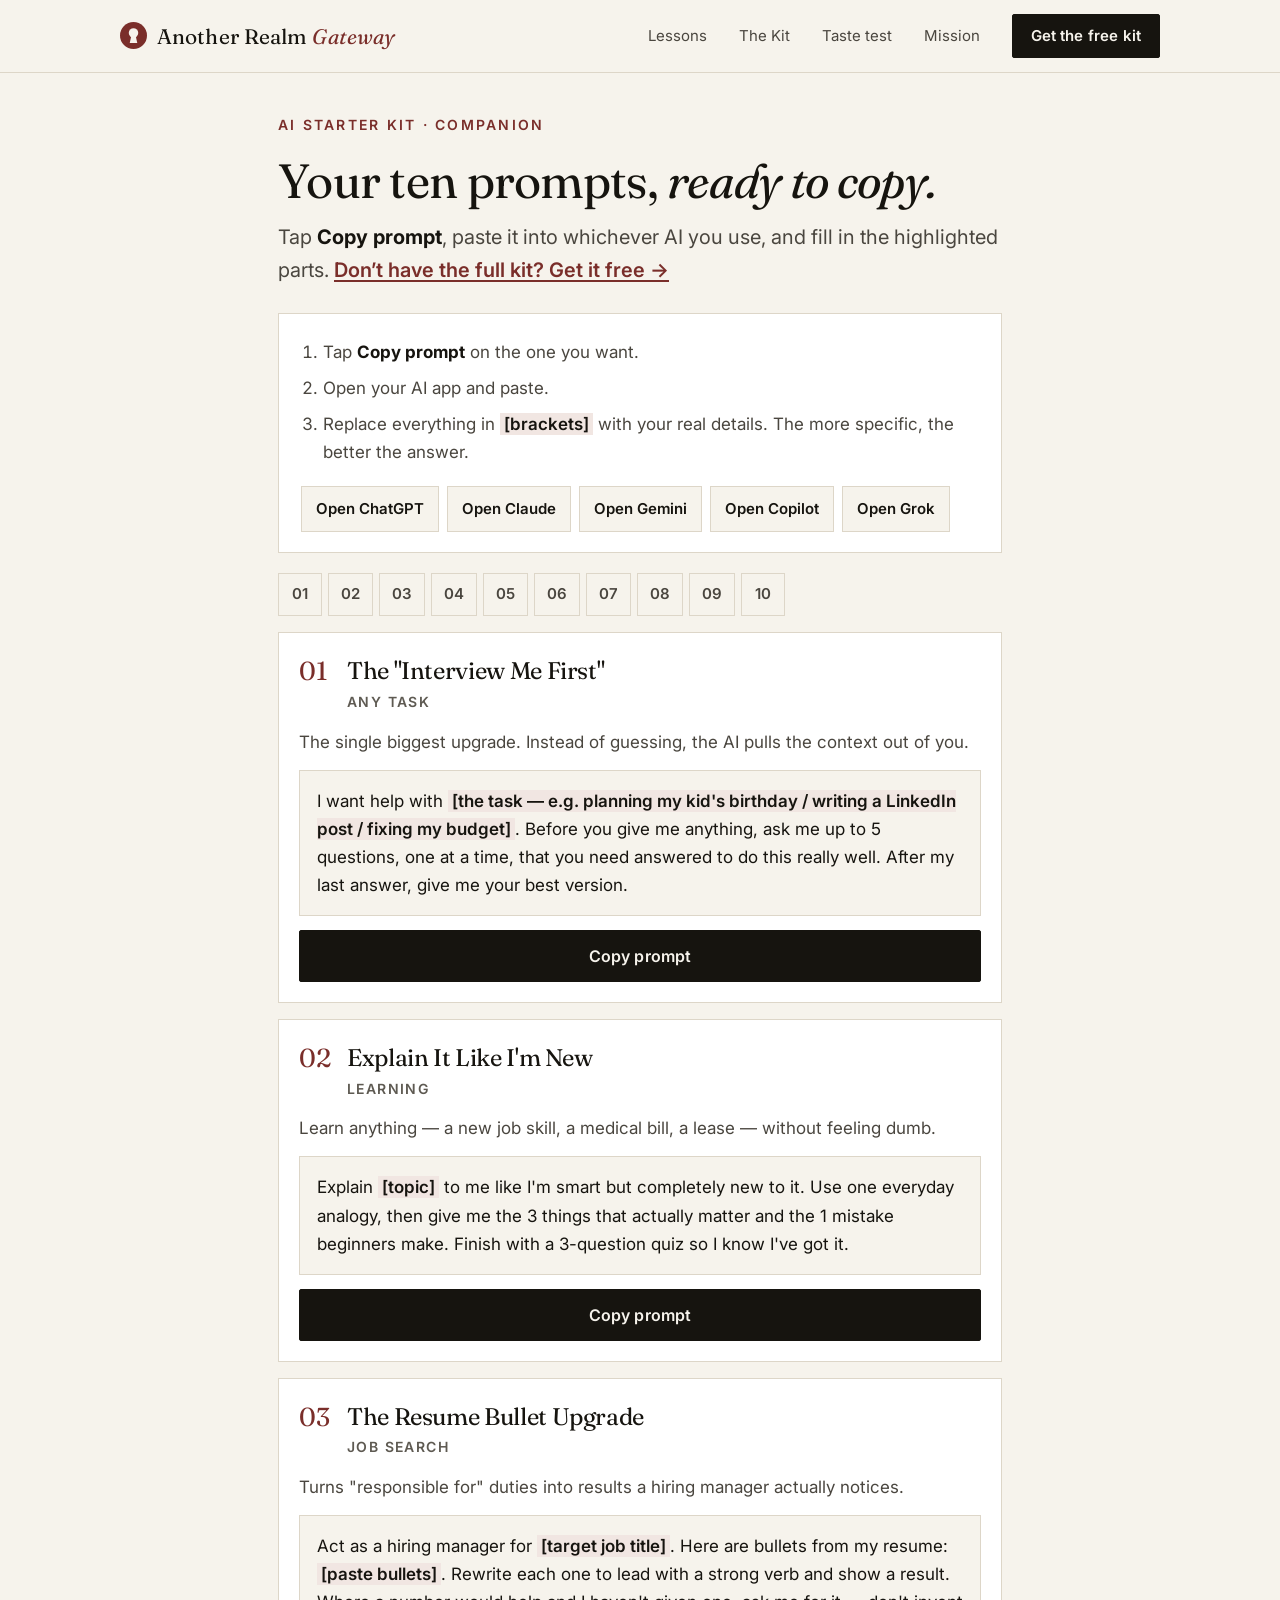
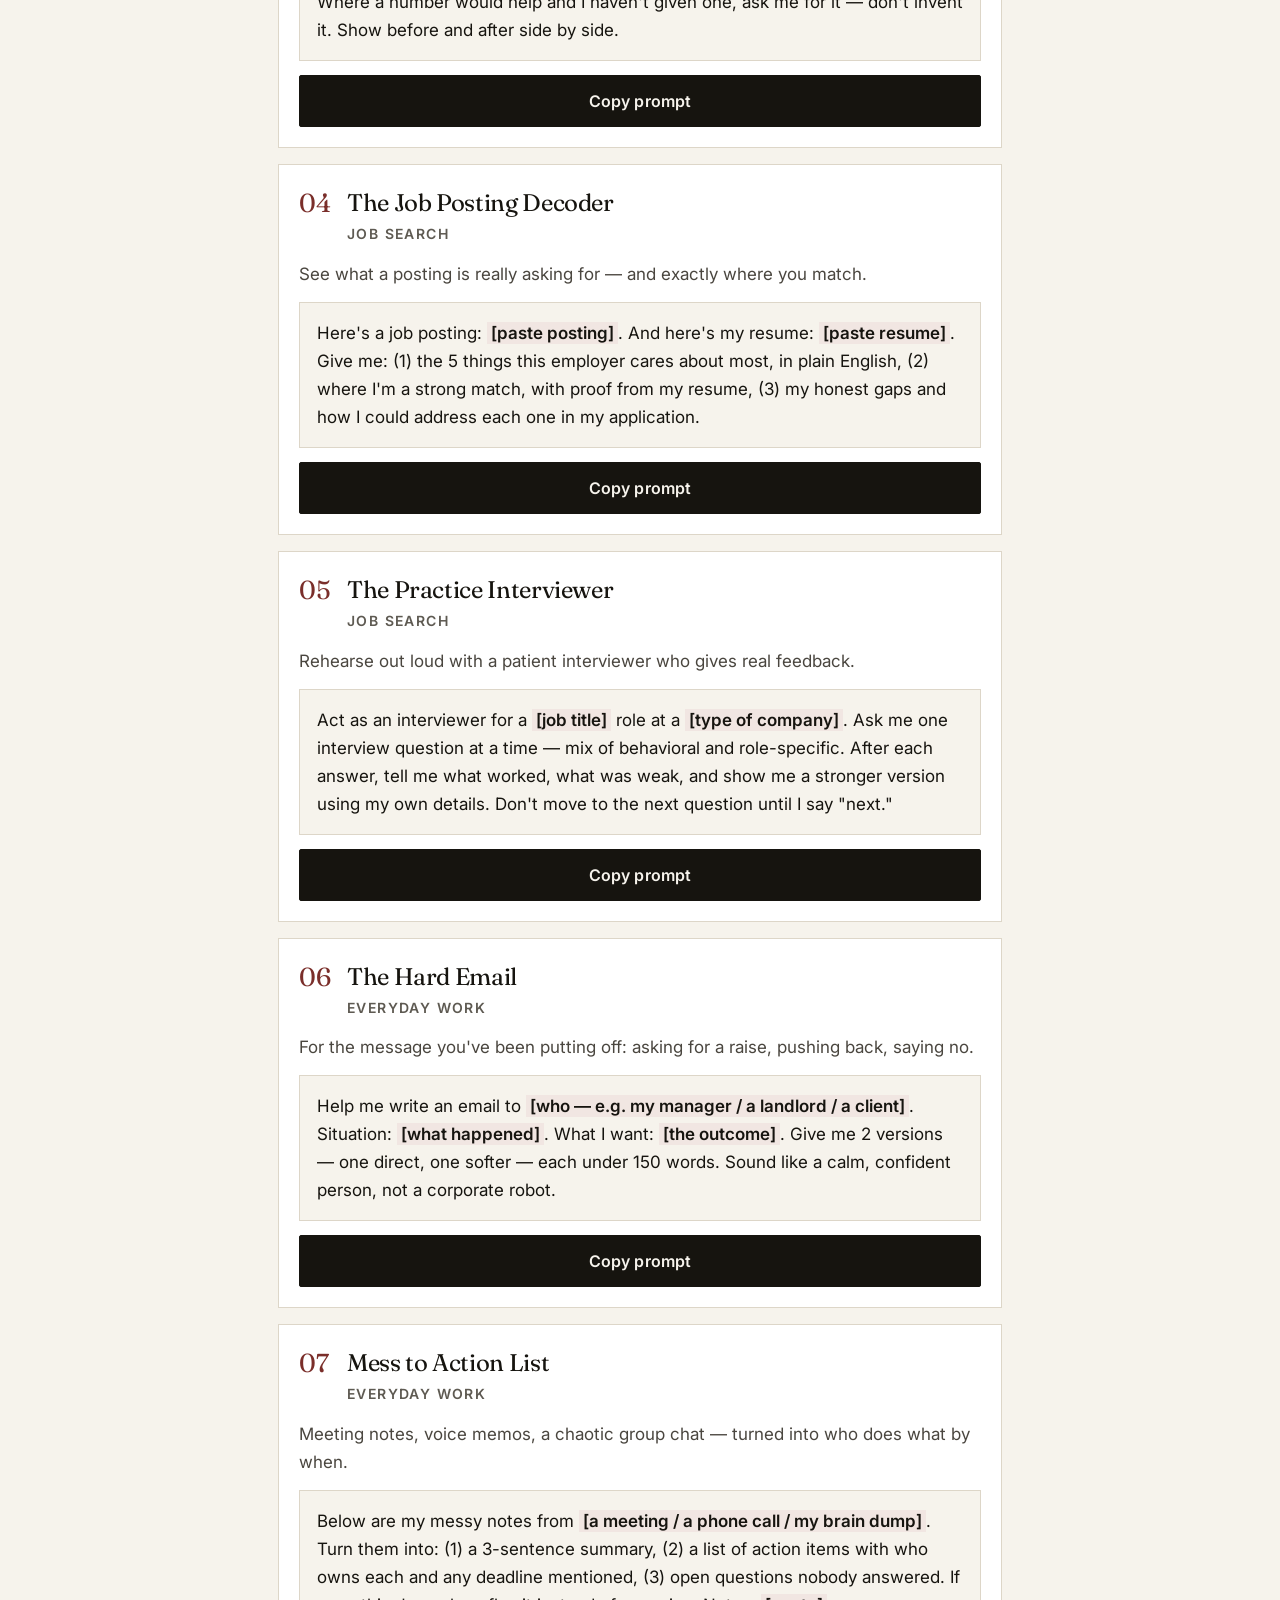
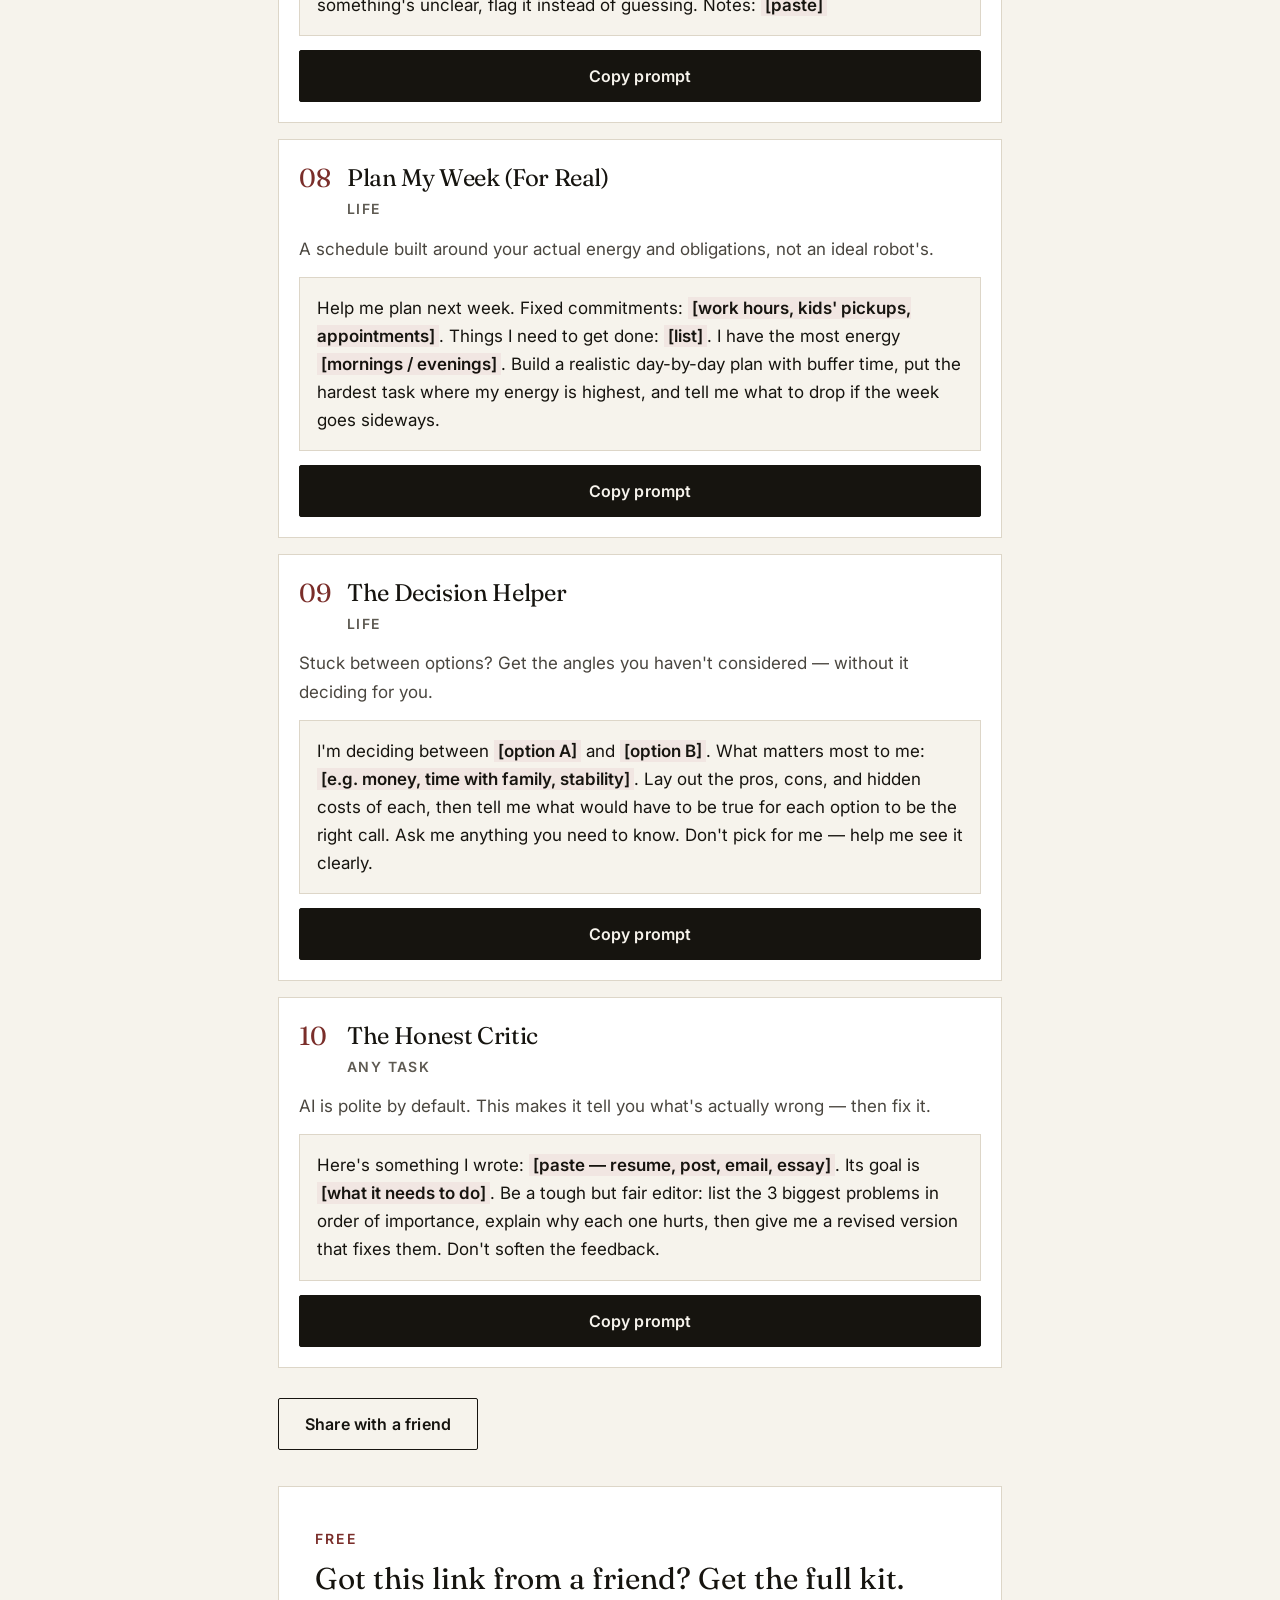
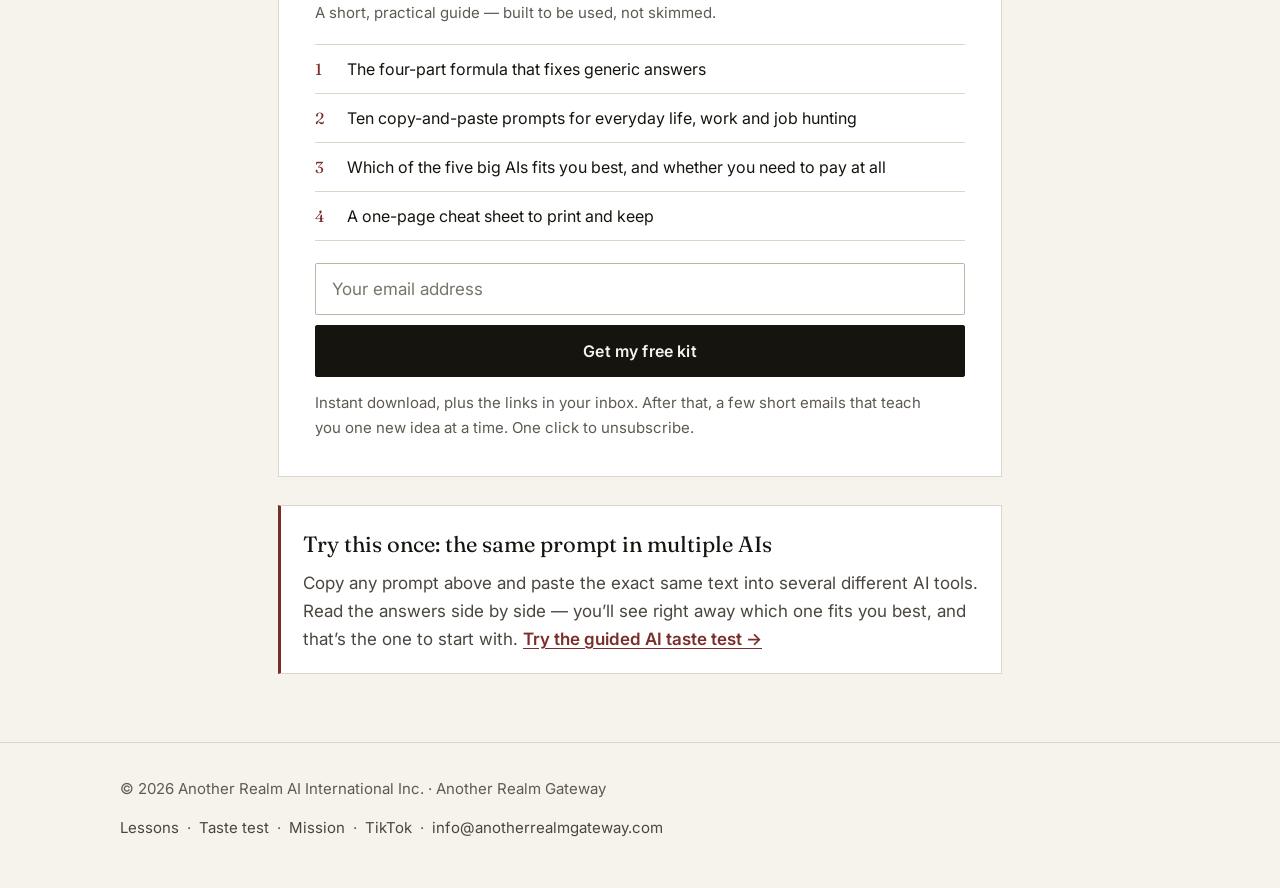
==== commit f6b1f9ff: "Add keyhole mark, favicons, and Open Graph share image - New keyhole logo (oxblood on ivory) replaci" ====
--- a/kit.html
+++ b/kit.html
@@ -10,6 +10,13 @@
 <meta property="og:description" content="Copy-ready prompts from the free AI Starter Kit.">
 <meta property="og:url" content="https://anotherrealmgateway.com/kit">
 <meta property="og:type" content="website">
+<meta property="og:image" content="https://anotherrealmgateway.com/og-image.png">
+<meta property="og:image:width" content="1200">
+<meta property="og:image:height" content="630">
+<meta property="og:image:alt" content="Another Realm Gateway — free AI lessons for everyday people">
+<meta property="og:site_name" content="Another Realm Gateway">
+<meta name="twitter:card" content="summary_large_image">
+<meta name="twitter:image" content="https://anotherrealmgateway.com/og-image.png">
 <meta name="robots" content="noindex">
 <link rel="preconnect" href="https://fonts.googleapis.com"><link rel="preconnect" href="https://fonts.gstatic.com" crossorigin><link href="https://fonts.googleapis.com/css2?family=Fraunces:ital,opsz,wght@0,9..144,400;0,9..144,500;1,9..144,400&family=Inter:wght@400;500;600&display=swap" rel="stylesheet">
 <link rel="stylesheet" href="/assets/site.css">
@@ -42,7 +49,8 @@
 </style>
 </head>
 <body><header class="site-head"><div class="wrap">
-<a class="wordmark" href="/">Another Realm <em>Gateway</em></a>
+<a class="wordmark" href="/"><svg class="mark" viewBox="0 0 100 100" aria-hidden="true" focusable="false"><circle cx="50" cy="50" r="50" fill="#7A2E2A"/><circle cx="50" cy="40.5" r="17.5" fill="#F6F3EC"/><path d="M42.2 49.6 L57.8 49.6 L64 77.5 L36 77.5 Z" fill="#F6F3EC"/></svg><span class="wm-t"><span class="wm-a">Another Realm </span><em>Gateway</em></span></a>
+<button class="menu-btn" type="button" aria-expanded="false" aria-controls="mnav" aria-label="Menu"><span></span></button>
 <nav class="nav" aria-label="Main">
 <a class="hide-m" href="/learn">Lessons</a>
 <a class="hide-m" href="/#kit">The Kit</a>
@@ -50,7 +58,14 @@
 <a class="hide-m" href="/mission">Mission</a>
 <a class="btn sm" href="/#kit"><span class="long">Get the free kit</span><span class="short">Free kit</span></a>
 </nav>
-</div></header>
+</div>
+<div class="mobile-nav" id="mnav"><div class="wrap">
+<a href="/learn">Lessons</a>
+<a href="/#kit">The Kit</a>
+<a href="/taste-test">Taste test</a>
+<a href="/mission">Mission</a>
+</div></div>
+</header>
 <main class="kwrap" style="padding-top:36px;padding-bottom:40px">
 <span class="label">AI Starter Kit · Companion</span>
 <h1 style="font-size:clamp(34px,7vw,48px);margin:16px 0 14px">Your ten prompts, <em class="i">ready to copy.</em></h1>
@@ -160,4 +175,5 @@
  b.textContent=ok?'Copied — now paste it into your AI':'Press and hold the text above to copy';if(ok)b.classList.add('done');
  setTimeout(function(){b.classList.remove('done');b.textContent='Copy prompt'},3200)})})});
 var y=document.getElementById('yr');if(y)y.textContent=new Date().getFullYear();
-</script></body></html>+</script><script>(function(){var b=document.querySelector(".menu-btn"),m=document.getElementById("mnav");if(!b||!m)return;b.addEventListener("click",function(){var o=m.classList.toggle("open");b.setAttribute("aria-expanded",o?"true":"false")})})();</script>
+</body></html>
--- a/assets/site.css
+++ b/assets/site.css
@@ -152,3 +152,52 @@
   .btn.sm{padding:0 12px;font-size:14px}
   .site-head .wrap{gap:10px}
 }
+
+/* Mobile menu (2026-09-29). Nav links are hidden below 880px by .hide-m,
+   which left phones with no navigation at all. The toggle below reveals
+   them in a panel under the sticky header. Desktop is untouched. */
+.menu-btn{display:none;align-items:center;justify-content:center;width:46px;height:46px;margin-left:auto;
+  background:transparent;border:1px solid var(--rule);border-radius:4px;cursor:pointer;padding:0}
+.menu-btn span{display:block;width:20px;height:2px;background:var(--ink);position:relative}
+.menu-btn span::before,.menu-btn span::after{content:"";position:absolute;left:0;width:20px;height:2px;background:var(--ink)}
+.menu-btn span::before{top:-6px}.menu-btn span::after{top:6px}
+.menu-btn[aria-expanded="true"] span{background:transparent}
+.menu-btn[aria-expanded="true"] span::before{top:0;transform:rotate(45deg)}
+.menu-btn[aria-expanded="true"] span::after{top:0;transform:rotate(-45deg)}
+.mobile-nav{display:none;border-top:1px solid var(--rule);background:var(--bg)}
+.mobile-nav.open{display:block}
+.mobile-nav .wrap{display:block;min-height:0;padding-top:4px;padding-bottom:10px}
+.mobile-nav a{display:block;padding:15px 0;font-size:17px;color:var(--ink);text-decoration:none;border-bottom:1px solid var(--rule)}
+.mobile-nav a:last-child{border-bottom:0}
+@media (max-width:880px){
+  .menu-btn{display:flex;margin-left:auto;flex:0 0 auto}
+  /* header is wordmark + burger + kit button; keep all three inside 320px */
+  .site-head .wrap{gap:10px;flex-wrap:nowrap}
+  .wordmark{flex:0 1 auto;min-width:0}
+  .nav{margin-left:0;flex:0 0 auto;gap:8px}
+  .btn.sm{padding:0 12px;font-size:14px;white-space:nowrap}
+}
+@media (max-width:420px){
+  .wordmark{font-size:17px}
+  .menu-btn{width:42px;height:42px}
+}
+@media (min-width:881px){.mobile-nav{display:none !important}}
+
+/* Keyhole mark in the wordmark (2026-10-01). The anchor becomes a flex row so
+   the mark and the text sit on one baseline; .wm-t keeps the text as a single
+   nowrap unit so it never splits around the mark. Mark shrinks on small
+   phones to protect the header from horizontal overflow. */
+.wordmark{display:inline-flex;align-items:center;gap:10px;min-width:0}
+.wordmark .mark{width:27px;height:27px;flex:0 0 auto;display:block}
+.wordmark .wm-t{min-width:0;white-space:nowrap}
+/* Narrow phones: drop "Another Realm" rather than truncate the name to an
+   ellipsis. The mark carries the brand and "Gateway" stays fully legible. */
+@media (max-width:520px){ .wordmark .wm-a{display:none} }
+@media (max-width:880px){
+  .wordmark{gap:8px}
+  .wordmark .mark{width:24px;height:24px}
+}
+@media (max-width:400px){
+  .wordmark{gap:7px}
+  .wordmark .mark{width:21px;height:21px}
+}
